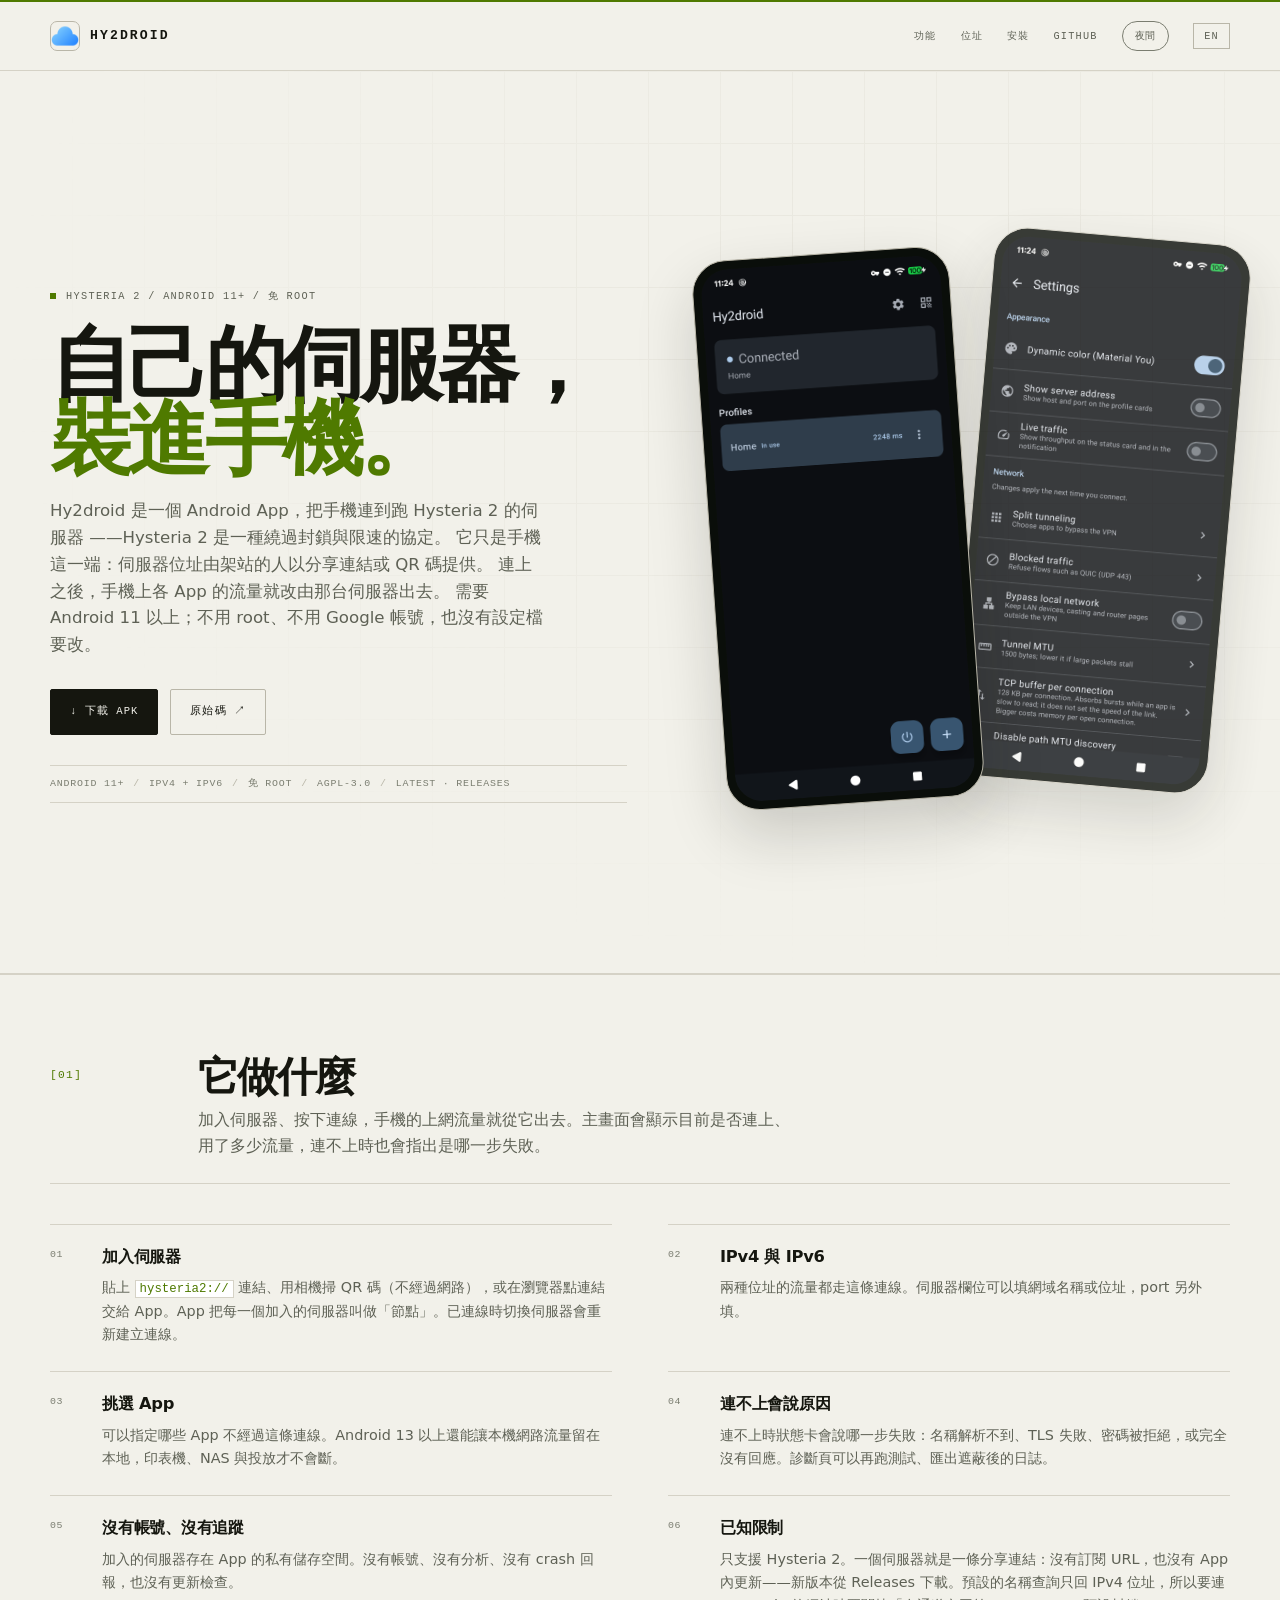
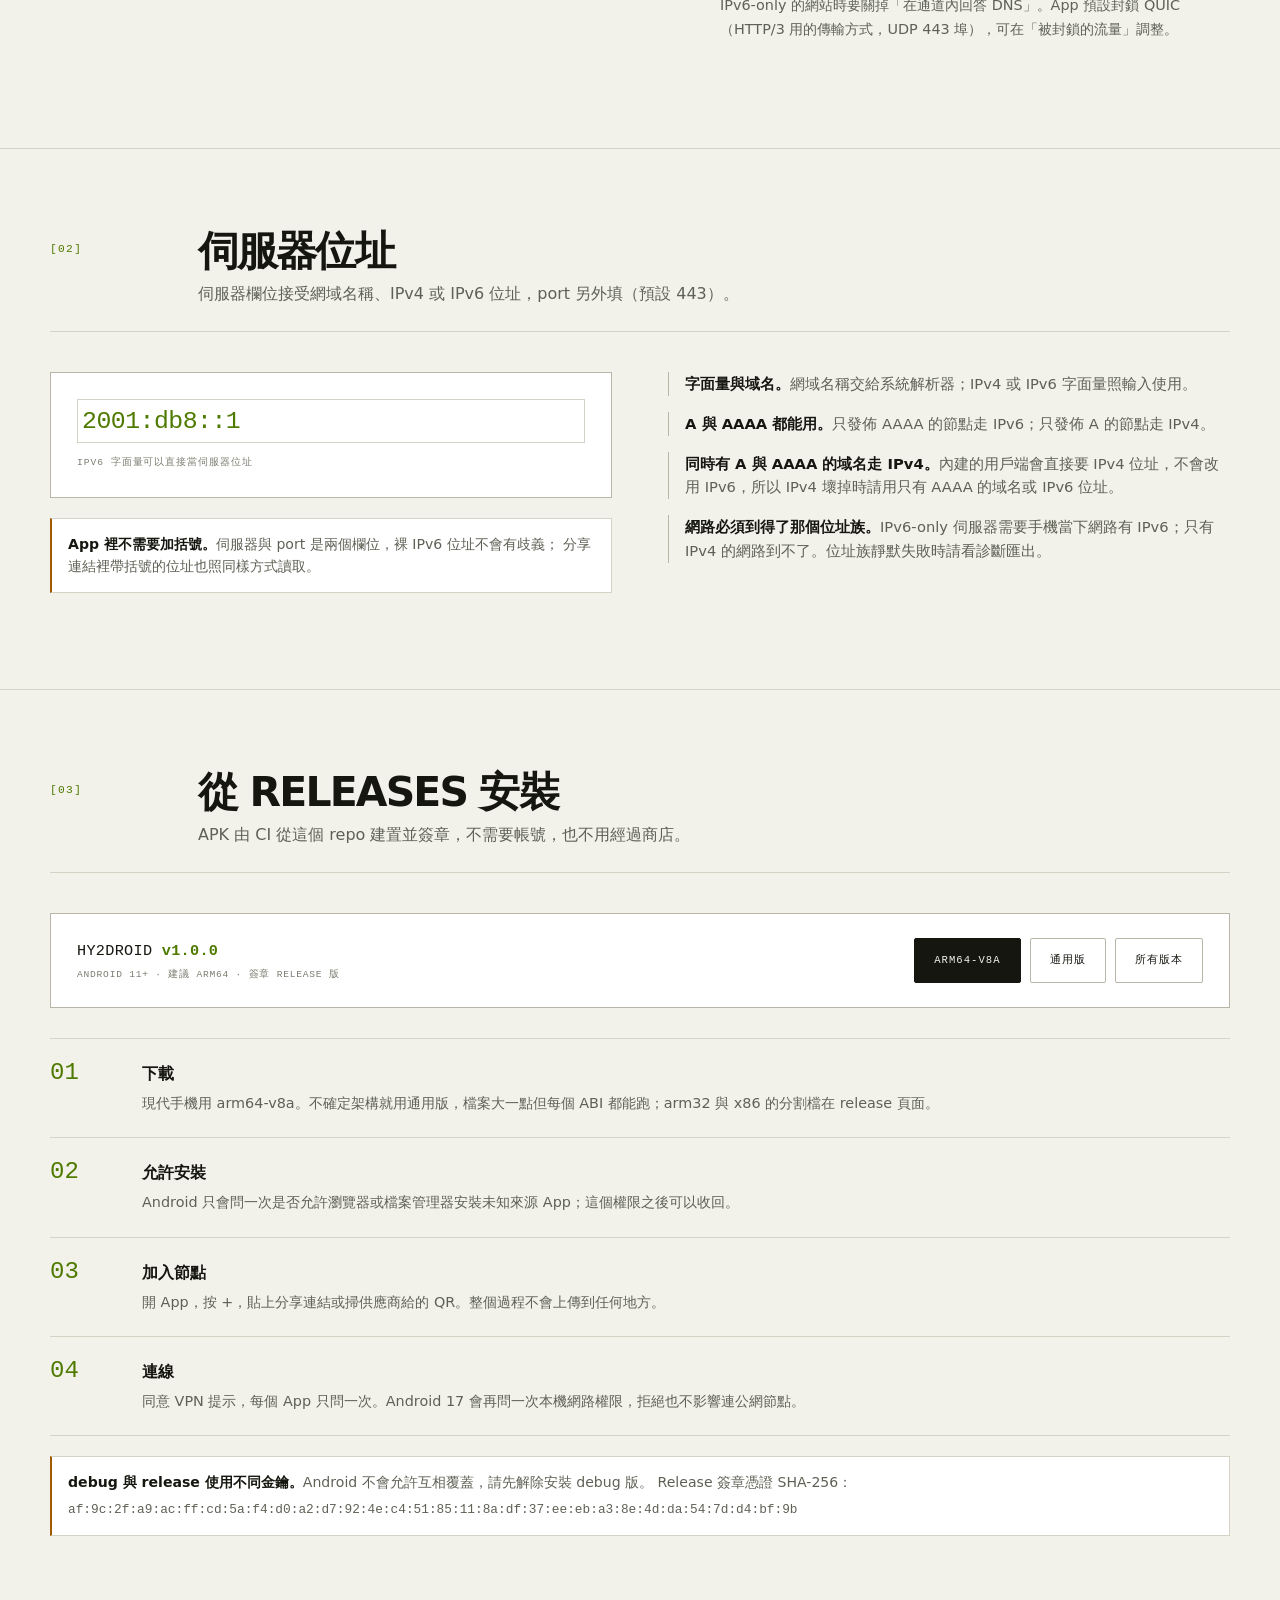
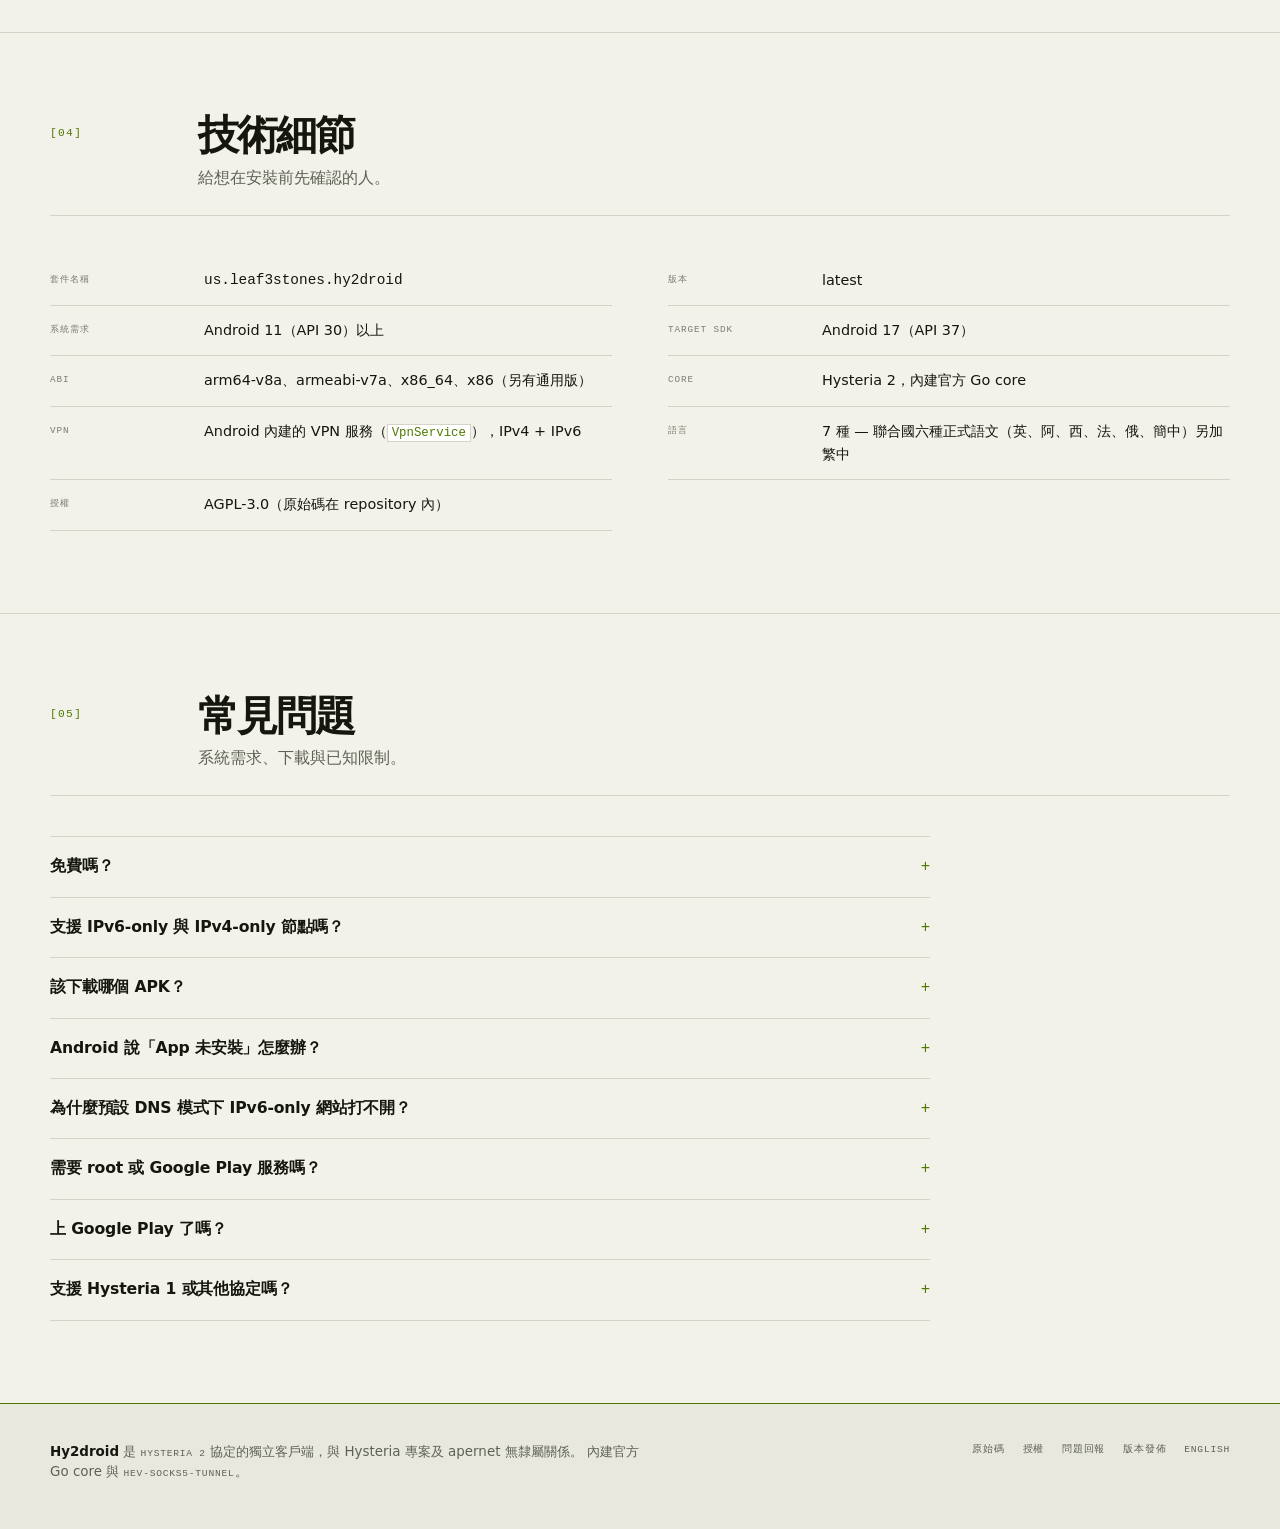
==== docs/zh.html @ 5155cacc "Use the words a visitor uses: server, connection, IPv4 and IPv6 The hero says what the app does befo" ====
<!doctype html>
<html lang="zh-Hant">
<head>
<meta charset="utf-8">
<meta name="viewport" content="width=device-width, initial-scale=1">
<title>Hy2droid — Hysteria 2 的 Android 用戶端</title>
<meta name="description" content="Hy2droid 是免費、開源的 Android Hysteria 2 客戶端。貼上分享連結或掃 QR，就能用完整通道連線，支援 IPv4 與 IPv6，不需 root、不需 Google Play 服務。">
<meta name="theme-color" content="#070907">
<meta name="color-scheme" content="dark light">
<link rel="canonical" href="https://noelbennettz.github.io/Hy2droid/zh.html">
<link rel="alternate" hreflang="en" href="index.html">
<link rel="icon" href="assets/icon.png" type="image/png">
<link rel="apple-touch-icon" href="assets/icon.png">
<script>
(function () {
  var root = document.documentElement;
  var zh = root.lang.indexOf("zh") === 0;
  try {
    var saved = localStorage.getItem("theme");
    root.dataset.theme = saved ||
      (window.matchMedia("(prefers-color-scheme: dark)").matches ? "dark" : "light");
  } catch (e) { root.dataset.theme = "dark"; }
  document.addEventListener("DOMContentLoaded", function () {
    var btn = document.querySelector(".theme-toggle");
    if (!btn) return;
    function render() {
      var dark = root.dataset.theme === "dark";
      btn.textContent = dark ? (zh ? "日間" : "Light") : (zh ? "夜間" : "Dark");
      btn.setAttribute("aria-label",
        dark ? (zh ? "切換日間模式" : "Switch to light mode")
             : (zh ? "切換夜間模式" : "Switch to dark mode"));
      btn.setAttribute("aria-pressed", dark ? "true" : "false");
    }
    btn.addEventListener("click", function () {
      root.dataset.theme = root.dataset.theme === "dark" ? "light" : "dark";
      try { localStorage.setItem("theme", root.dataset.theme); } catch (e) {}
      render();
    });
    render();
  });
})();
</script>
<link rel="stylesheet" href="style.css">
<meta property="og:type" content="website">
<meta property="og:title" content="Hy2droid — Android 原生的 Hysteria 2">
<meta property="og:description" content="貼上 hysteria2:// 或掃 QR 就開通。完整通道、IPv4 + IPv6、免 root、免 Play 服務。">
<meta property="og:url" content="https://noelbennettz.github.io/Hy2droid/zh.html">
<meta property="og:image" content="https://noelbennettz.github.io/Hy2droid/assets/screenshot-home.png">
<meta name="twitter:card" content="summary_large_image">
<script src="app.js" defer></script>
</head>
<body>
<a class="skip" href="#main">跳到內容</a>

<header class="site-header">
  <div class="container">
    <a class="brand" href="zh.html">
      <img src="assets/icon.png" alt="" width="30" height="30">
      Hy2droid
    </a>
    <nav class="nav" aria-label="主要導覽">
      <a class="hide-sm" href="#features">功能</a>
      <a class="hide-sm" href="#ipv6">位址</a>
      <a class="nav-install" href="#install">安裝</a>
      <a class="hide-sm" href="https://github.com/noelbennettz/Hy2droid">GitHub</a>
      <button class="theme-toggle" type="button" aria-pressed="false">夜間</button>
      <a class="lang" href="index.html" hreflang="en" lang="en">EN</a>
    </nav>
  </div>
</header>

<main id="main">

<section class="hero">
  <div class="container">
    <div>
      <p class="eyebrow"><span class="dot"></span>Hysteria 2 / Android 11+ / 免 root</p>
      <h1>自己的伺服器，<br><span class="grad">裝進手機。</span></h1>
      <p class="lede">
        Hy2droid 是一個 Android App，把手機連到跑 Hysteria 2 的伺服器
        ——Hysteria 2 是一種繞過封鎖與限速的協定。
        它只是手機這一端：伺服器位址由架站的人以分享連結或 QR 碼提供。
        連上之後，手機上各 App 的流量就改由那台伺服器出去。
        需要 Android 11 以上；不用 root、不用 Google 帳號，也沒有設定檔要改。
      </p>
      <div class="actions">
        <a class="btn btn-primary" href="https://github.com/noelbennettz/Hy2droid/releases/latest/download/app-arm64-v8a-release.apk" data-asset="arm64">
          ↓ 下載 APK
        </a>
        <a class="btn" href="https://github.com/noelbennettz/Hy2droid">原始碼 ↗</a>
      </div>
      <div class="pills">
        <span class="pill">Android 11+</span>
        <span class="pill">IPv4 + IPv6</span>
        <span class="pill">免 root</span>
        <span class="pill">AGPL-3.0</span>
        <span class="pill"><span id="release-version">latest</span> · <span id="release-date">releases</span></span>
      </div>
    </div>
    <div class="hero-art">
      <div class="phone back">
        <img src="assets/screenshot-settings.png" width="1080" height="2400" loading="lazy" alt="設定畫面：網路選項">
      </div>
      <div class="phone front">
        <img src="assets/screenshot-home.png" width="1080" height="2400" alt="主畫面：已連線的通道與節點列表">
      </div>
    </div>
  </div>
</section>

<section id="features">
  <div class="container">
    <div class="section-head">
      <h2>它做什麼</h2>
      <p>加入伺服器、按下連線，手機的上網流量就從它出去。主畫面會顯示目前是否連上、
        用了多少流量，連不上時也會指出是哪一步失敗。</p>
    </div>
    <div class="grid">
      <article class="card">
        <h3>加入伺服器</h3>
        <p>貼上 <code>hysteria2://</code> 連結、用相機掃 QR 碼（不經過網路），或在瀏覽器點連結交給 App。App 把每一個加入的伺服器叫做「節點」。已連線時切換伺服器會重新建立連線。</p>
      </article>
      <article class="card">
        <h3>IPv4 與 IPv6</h3>
        <p>兩種位址的流量都走這條連線。伺服器欄位可以填網域名稱或位址，port 另外填。</p>
      </article>
      <article class="card">
        <h3>挑選 App</h3>
        <p>可以指定哪些 App 不經過這條連線。Android 13 以上還能讓本機網路流量留在本地，印表機、NAS 與投放才不會斷。</p>
      </article>
      <article class="card">
        <h3>連不上會說原因</h3>
        <p>連不上時狀態卡會說哪一步失敗：名稱解析不到、TLS 失敗、密碼被拒絕，或完全沒有回應。診斷頁可以再跑測試、匯出遮蔽後的日誌。</p>
      </article>
      <article class="card">
        <h3>沒有帳號、沒有追蹤</h3>
        <p>加入的伺服器存在 App 的私有儲存空間。沒有帳號、沒有分析、沒有 crash 回報，也沒有更新檢查。</p>
      </article>
      <article class="card">
        <h3>已知限制</h3>
        <p>只支援 Hysteria 2。一個伺服器就是一條分享連結：沒有訂閱 URL，也沒有 App 內更新——新版本從 Releases 下載。預設的名稱查詢只回 IPv4 位址，所以要連 IPv6-only 的網站時要關掉「在通道內回答 DNS」。App 預設封鎖 QUIC（HTTP/3 用的傳輸方式，UDP 443 埠），可在「被封鎖的流量」調整。</p>
      </article>
    </div>
  </div>
</section>

<section id="ipv6">
  <div class="container">
    <div class="section-head">
      <h2>伺服器位址</h2>
      <p>伺服器欄位接受網域名稱、IPv4 或 IPv6 位址，port 另外填（預設 443）。</p>
    </div>
    <div class="callout">
      <div>
        <div class="bracket">
          <code>2001:db8::1</code>
          <span>IPv6 字面量可以直接當伺服器位址</span>
        </div>
        <p class="note">
          <strong>App 裡不需要加括號。</strong>伺服器與 port 是兩個欄位，裸 IPv6 位址不會有歧義；
          分享連結裡帶括號的位址也照同樣方式讀取。
        </p>
      </div>
      <ul class="checks">
        <li><strong>字面量與域名。</strong>網域名稱交給系統解析器；IPv4 或 IPv6 字面量照輸入使用。</li>
        <li><strong>A 與 AAAA 都能用。</strong>只發佈 AAAA 的節點走 IPv6；只發佈 A 的節點走 IPv4。</li>
        <li><strong>同時有 A 與 AAAA 的域名走 IPv4。</strong>內建的用戶端會直接要 IPv4 位址，不會改用 IPv6，所以 IPv4 壞掉時請用只有 AAAA 的域名或 IPv6 位址。</li>
        <li><strong>網路必須到得了那個位址族。</strong>IPv6-only 伺服器需要手機當下網路有 IPv6；只有 IPv4 的網路到不了。位址族靜默失敗時請看診斷匯出。</li>
      </ul>
    </div>
  </div>
</section>


<section id="install">
  <div class="container">
    <div class="section-head">
      <h2>從 Releases 安裝</h2>
      <p>APK 由 CI 從這個 repo 建置並簽章，不需要帳號，也不用經過商店。</p>
    </div>
    <div class="release">
      <div class="meta">
        <span class="version">HY2DROID <strong id="release-version-2">v1.0.0</strong></span>
        <span class="sub">Android 11+ · 建議 arm64 · 簽章 release 版</span>
      </div>
      <div class="assets">
        <a class="btn btn-primary" href="https://github.com/noelbennettz/Hy2droid/releases/latest/download/app-arm64-v8a-release.apk" data-asset="arm64">arm64-v8a</a>
        <a class="btn" href="https://github.com/noelbennettz/Hy2droid/releases/latest/download/app-universal-release.apk" data-asset="universal">通用版</a>
        <a class="btn" href="https://github.com/noelbennettz/Hy2droid/releases">所有版本</a>
      </div>
    </div>
    <div class="steps">
      <div class="step">
        <h3>下載</h3>
        <p>現代手機用 arm64-v8a。不確定架構就用通用版，檔案大一點但每個 ABI 都能跑；arm32 與 x86 的分割檔在 release 頁面。</p>
      </div>
      <div class="step">
        <h3>允許安裝</h3>
        <p>Android 只會問一次是否允許瀏覽器或檔案管理器安裝未知來源 App；這個權限之後可以收回。</p>
      </div>
      <div class="step">
        <h3>加入節點</h3>
        <p>開 App，按 +，貼上分享連結或掃供應商給的 QR。整個過程不會上傳到任何地方。</p>
      </div>
      <div class="step">
        <h3>連線</h3>
        <p>同意 VPN 提示，每個 App 只問一次。Android 17 會再問一次本機網路權限，拒絕也不影響連公網節點。</p>
      </div>
    </div>
    <p class="note">
      <strong>debug 與 release 使用不同金鑰。</strong>Android 不會允許互相覆蓋，請先解除安裝 debug 版。
      Release 簽章憑證 SHA-256：
      <span class="mono">af:9c:2f:a9:ac:ff:cd:5a:f4:d0:a2:d7:92:4e:c4:51:85:11:8a:df:37:ee:eb:a3:8e:4d:da:54:7d:d4:bf:9b</span>
    </p>
  </div>
</section>

<section id="specs">
  <div class="container">
    <div class="section-head">
      <h2>技術細節</h2>
      <p>給想在安裝前先確認的人。</p>
    </div>
    <dl class="specs">
      <div><dt>套件名稱</dt><dd class="mono">us.leaf3stones.hy2droid</dd></div>
      <div><dt>版本</dt><dd><span id="release-version-3">latest</span></dd></div>
      <div><dt>系統需求</dt><dd>Android 11（API 30）以上</dd></div>
      <div><dt>Target SDK</dt><dd>Android 17（API 37）</dd></div>
      <div><dt>ABI</dt><dd>arm64-v8a、armeabi-v7a、x86_64、x86（另有通用版）</dd></div>
      <div><dt>Core</dt><dd>Hysteria 2，內建官方 Go core</dd></div>
      <div><dt>VPN</dt><dd>Android 內建的 VPN 服務（<code>VpnService</code>），IPv4 + IPv6</dd></div>
      <div><dt>語言</dt><dd>7 種 — 聯合國六種正式語文（英、阿、西、法、俄、簡中）另加繁中</dd></div>
      <div><dt>授權</dt><dd>AGPL-3.0（原始碼在 repository 內）</dd></div>
    </dl>
  </div>
</section>


<section id="faq">
  <div class="container">
    <div class="section-head">
      <h2>常見問題</h2>
      <p>系統需求、下載與已知限制。</p>
    </div>
    <div class="faq">
      <details>
        <summary>免費嗎？</summary>
        <p>免費。Hy2droid 是 AGPL-3.0 的自由軟體，完整原始碼、建置腳本與 release workflow 都在 repository 裡。要花錢的只有你自己的伺服器（如果有的話）。</p>
      </details>
      <details>
        <summary>支援 IPv6-only 與 IPv4-only 節點嗎？</summary>
        <p>支援，前提是手機當下的網路到得了那個位址族別。IPv6 字面量直接填在伺服器欄位即可，只有 AAAA 的域名也能用。雙棧域名 core 會優先 IPv4 且不 fallback，所以 IPv4 壞掉時請改用 AAAA-only 域名或 IPv6 字面量。</p>
      </details>
      <details>
        <summary>該下載哪個 APK？</summary>
        <p>近幾年的手機幾乎都是 <strong>arm64-v8a</strong>。<strong>armeabi-v7a</strong> 給老舊 32 位元裝置，<strong>x86_64</strong> 給模擬器與少數平板，<strong>通用版</strong> 到處都能跑但檔案較大。</p>
      </details>
      <details>
        <summary>Android 說「App 未安裝」怎麼辦？</summary>
        <p>幾乎都是下載不完整，或裝置上已有另一把金鑰簽的舊版本。先重新下載；還是不行就解除安裝舊版（debug APK 不能被 release APK 覆蓋）。</p>
      </details>
      <details>
        <summary>為什麼預設 DNS 模式下 IPv6-only 網站打不開？</summary>
        <p>預設模式在通道內回答 A 查詢，設計上不提供 AAAA。需要連 IPv6-only 的目的地時，請到「設定 → 網路」關掉「在通道內回答 DNS」，改用轉發解析器。這不影響連 IPv6-only 的伺服器。</p>
      </details>
      <details>
        <summary>需要 root 或 Google Play 服務嗎？</summary>
        <p>都不需要。它用 Android 內建的 VPN 服務（<code>VpnService</code>），de-Googled ROM 也能跑。QR 掃描用 CameraX 與 ZXing 在本機完成，不經過任何網路服務。</p>
      </details>
      <details>
        <summary>上 Google Play 了嗎？</summary>
        <p>沒有。每個版本都是放在 GitHub Releases 的簽章 APK；安裝時要對下載它的瀏覽器或檔案管理器開一次「安裝未知來源應用程式」權限。</p>
      </details>
      <details>
        <summary>支援 Hysteria 1 或其他協定嗎？</summary>
        <p>只支援 Hysteria 2。這是刻意的取捨：一個節點就是分享連結裡的那幾個值，不是通用代理設定。</p>
      </details>
    </div>
  </div>
</section>

</main>

<footer class="site-footer">
  <div class="container">
    <div class="fine">
      <strong>Hy2droid</strong> 是 <a href="https://v2.hysteria.network/">Hysteria 2</a>
      協定的獨立客戶端，與 Hysteria 專案及 apernet 無隸屬關係。
      內建官方 Go core 與
      <a href="https://github.com/heiher/hev-socks5-tunnel">hev-socks5-tunnel</a>。
    </div>
    <nav aria-label="頁尾">
      <a href="https://github.com/noelbennettz/Hy2droid">原始碼</a>
      <a href="https://github.com/noelbennettz/Hy2droid/blob/main/LICENSE">授權</a>
      <a href="https://github.com/noelbennettz/Hy2droid/issues">問題回報</a>
      <a href="https://github.com/noelbennettz/Hy2droid/releases">版本發佈</a>
      <a href="index.html" hreflang="en" lang="en">English</a>
    </nav>
  </div>
</footer>

<script type="application/ld+json">
{
  "@context": "https://schema.org",
  "@type": "SoftwareApplication",
  "name": "Hy2droid",
  "operatingSystem": "Android 11+",
  "applicationCategory": "UtilitiesApplication",
  "offers": { "@type": "Offer", "price": "0", "priceCurrency": "USD" },
  "license": "https://www.gnu.org/licenses/agpl-3.0.html",
  "codeRepository": "https://github.com/noelbennettz/Hy2droid",
  "downloadUrl": "https://github.com/noelbennettz/Hy2droid/releases/latest/download/app-arm64-v8a-release.apk"
}
</script>
</body>
</html>
---- docs/style.css ----
/* Hy2droid — signal/instrument theme. Dark only, no external assets. */

:root {
  color-scheme: dark;
  --bg: #070907;
  --bg-2: #0a0d0a;
  --panel: #0e130e;
  --panel-2: #111711;
  --line: #242c23;
  --line-2: #33402f;
  --text: #e7efe4;
  --muted: #93a18f;
  --dim: #808f7b;
  --lime: #c8f25a;
  --lime-2: #a7d63f;
  --warn: #ffb86b;
  --mono: ui-monospace, SFMono-Regular, "SF Mono", Menlo, Consolas,
    "Liberation Mono", monospace;
  --sans: ui-sans-serif, system-ui, -apple-system, "Segoe UI", Roboto,
    "Helvetica Neue", Arial, "Noto Sans", "Noto Sans TC", sans-serif;
  --max: 1180px;
}

:root[data-theme="light"] {
  color-scheme: light;
  --bg: #f2f1ea;
  --bg-2: #e9e8df;
  --panel: #ffffff;
  --panel-2: #f6f5ef;
  --line: #d5d2c6;
  --line-2: #b9b6a8;
  --text: #15160f;
  --muted: #5e6155;
  --dim: #7a7d70;
  --lime: #4f7a00;
  --lime-2: #416600;
  --warn: #a35b00;
}
:root[data-theme="light"] .btn-primary {
  background: var(--text);
  border-color: var(--text);
  color: var(--bg);
}
:root[data-theme="light"] .btn-primary:hover {
  background: var(--lime);
  border-color: var(--lime);
  color: #081007;
}
:root[data-theme="light"] .phone { box-shadow: 0 26px 60px rgba(23, 21, 15, 0.18); }

* { box-sizing: border-box; }
html { scroll-behavior: smooth; }

@media (prefers-reduced-motion: reduce) {
  html { scroll-behavior: auto; }
  * { animation: none !important; transition: none !important; }
}

body {
  margin: 0;
  background: var(--bg);
  color: var(--text);
  font-family: var(--sans);
  font-size: 16px;
  line-height: 1.62;
  -webkit-font-smoothing: antialiased;
}

a { color: var(--lime); text-decoration: none; }
a:hover { text-decoration: underline; text-underline-offset: 3px; }
img { max-width: 100%; display: block; }
code, pre { font-family: var(--mono); }

.container {
  width: min(100% - 48px, var(--max));
  margin-inline: auto;
}

.skip {
  position: absolute;
  left: -9999px;
  top: 0;
  background: var(--lime);
  color: #081007;
  padding: 10px 16px;
  z-index: 100;
}
.skip:focus { left: 0; }

/* Header */

.site-header {
  position: sticky;
  top: 0;
  z-index: 50;
  background: color-mix(in srgb, var(--bg) 90%, transparent);
  backdrop-filter: blur(12px);
  border-top: 2px solid var(--lime);
  border-bottom: 1px solid var(--line);
}
.site-header .container {
  display: flex;
  align-items: center;
  gap: 24px;
  min-height: 68px;
}
.brand {
  display: flex;
  align-items: center;
  gap: 10px;
  color: var(--text);
  font-family: var(--mono);
  font-size: 0.82rem;
  font-weight: 700;
  letter-spacing: 0.16em;
  text-transform: uppercase;
}
.brand:hover { color: var(--lime); text-decoration: none; }
.brand img {
  width: 30px;
  height: 30px;
  border-radius: 7px;
  border: 1px solid var(--line-2);
}
.nav {
  display: flex;
  align-items: center;
  gap: 24px;
  margin-left: auto;
}
.nav a {
  color: var(--muted);
  font-family: var(--mono);
  font-size: 0.64rem;
  letter-spacing: 0.12em;
  text-transform: uppercase;
}
.nav a:hover { color: var(--lime); text-decoration: none; }
.lang {
  border: 1px solid var(--line-2);
  padding: 4px 10px;
  white-space: nowrap;
  flex-shrink: 0;
}
.lang:hover { border-color: var(--lime); }
.theme-toggle {
  flex-shrink: 0;
  min-height: 30px;
  padding: 6px 12px;
  border: 1px solid var(--dim);
  border-radius: 999px;
  background: none;
  color: var(--muted);
  font-family: var(--mono);
  font-size: 0.6rem;
  letter-spacing: 0.08em;
  text-transform: uppercase;
  cursor: pointer;
}
.theme-toggle:hover { color: var(--text); border-color: var(--text); }

@media (max-width: 820px) {
  .nav .hide-sm { display: none; }
  .site-header .container { min-height: 60px; }
}

/* Hero */

.hero {
  position: relative;
  overflow: hidden;
  border-bottom: 1px solid var(--line);
}
.hero::before {
  content: "";
  position: absolute;
  inset: 0;
  background-image:
    linear-gradient(var(--line) 1px, transparent 1px),
    linear-gradient(90deg, var(--line) 1px, transparent 1px);
  background-size: 72px 72px;
  opacity: 0.32;
  mask-image: radial-gradient(ellipse at 70% 30%, #000 10%, transparent 72%);
  -webkit-mask-image: radial-gradient(ellipse at 70% 30%, #000 10%, transparent 72%);
  pointer-events: none;
}
.hero .container:first-child {
  position: relative;
  display: grid;
  grid-template-columns: 1.02fr 0.98fr;
  gap: 48px;
  align-items: center;
  padding: 82px 0 46px;
}
.eyebrow {
  display: flex;
  align-items: center;
  gap: 10px;
  font-family: var(--mono);
  font-size: 0.64rem;
  letter-spacing: 0.13em;
  text-transform: uppercase;
  color: var(--muted);
}
.eyebrow .dot {
  width: 6px;
  height: 6px;
  background: var(--lime);
}
h1 {
  margin: 24px 0 22px;
  font-size: clamp(3rem, 6.4vw, 5.9rem);
  font-weight: 800;
  line-height: 0.9;
  letter-spacing: -0.055em;
  text-transform: uppercase;
}
h1 .grad {
  color: var(--lime);
  background: none;
  -webkit-text-fill-color: currentColor;
}
.lede {
  margin: 0 0 30px;
  max-width: 31rem;
  color: var(--muted);
  font-size: 1.04rem;
}
.actions {
  display: flex;
  flex-wrap: wrap;
  gap: 12px;
  margin-bottom: 30px;
}
.btn {
  display: inline-flex;
  align-items: center;
  gap: 9px;
  padding: 13px 19px;
  border: 1px solid var(--line-2);
  border-radius: 2px;
  background: transparent;
  color: var(--text);
  font-family: var(--mono);
  font-size: 0.66rem;
  letter-spacing: 0.1em;
  text-transform: uppercase;
  transition: background 0.15s ease, color 0.15s ease, border-color 0.15s ease;
}
.btn:hover { border-color: var(--lime); color: var(--lime); text-decoration: none; }
.btn-primary {
  background: var(--lime);
  border-color: var(--lime);
  color: #0a1007;
}
.btn-primary:hover { background: var(--text); border-color: var(--text); color: #0a1007; }
.btn svg { width: 15px; height: 15px; }

.pills {
  display: flex;
  flex-wrap: wrap;
  align-items: center;
  border-top: 1px solid var(--line);
  border-bottom: 1px solid var(--line);
  padding: 10px 0;
  font-family: var(--mono);
  font-size: 0.62rem;
  letter-spacing: 0.08em;
  text-transform: uppercase;
  color: var(--dim);
}
.pill { padding: 0; background: none; border: 0; }
.pill + .pill::before {
  content: "/";
  margin: 0 9px;
  color: var(--line-2);
}

/* Phones */

.hero-art {
  position: relative;
  height: 610px;
}
.phone {
  position: absolute;
  width: 258px;
  padding: 8px;
  border: 1px solid var(--line-2);
  border-radius: 34px;
  background: #0a0e0a;
  box-shadow: 0 26px 60px rgba(0, 0, 0, 0.55);
}
.phone img { border-radius: 27px; width: 100%; height: auto; }
.phone.front {
  left: 6%;
  top: 18px;
  z-index: 2;
  transform: rotate(-4deg);
}
.phone.back {
  right: 0;
  top: 0;
  transform: rotate(5deg);
  opacity: 0.8;
  border-color: var(--line);
}

/* Metrics */

.metrics {
  position: relative;
  display: grid;
  grid-template-columns: repeat(4, 1fr);
  border-top: 1px solid var(--line);
}
.metric {
  padding: 20px 22px;
  border-left: 1px solid var(--line);
}
.metric:first-child { border-left: 0; padding-left: 0; }
.metric b {
  display: block;
  font-size: clamp(1.2rem, 2.2vw, 1.9rem);
  font-weight: 800;
  letter-spacing: -0.04em;
  line-height: 1.1;
}
.metric span {
  display: block;
  margin-top: 6px;
  font-family: var(--mono);
  font-size: 0.58rem;
  letter-spacing: 0.1em;
  text-transform: uppercase;
  color: var(--dim);
}

@media (max-width: 920px) {
  .hero .container:first-child {
    grid-template-columns: 1fr;
    gap: 44px;
    padding: 54px 0 36px;
  }
  .hero-art { height: auto; display: flex; justify-content: center; }
  .phone { position: static; width: min(250px, 66vw); transform: rotate(-2deg); }
  .phone.back { display: none; }
  h1 { font-size: clamp(2.9rem, 12vw, 4.4rem); }
  .metrics { grid-template-columns: 1fr 1fr; }
  .metric { padding: 16px 18px; }
  .metric:nth-child(3) { border-left: 0; padding-left: 0; }
  .metric:nth-child(n + 3) { border-top: 1px solid var(--line); }
}


/* Sections */

main { counter-reset: sec; }
section { padding: 82px 0; border-top: 1px solid var(--line); }
.hero { border-top: 0; }
section:not(.hero) { counter-increment: sec; }

.section-head {
  display: grid;
  grid-template-columns: 120px 1fr;
  column-gap: 28px;
  border-bottom: 1px solid var(--line);
  padding-bottom: 24px;
  margin-bottom: 40px;
}
.section-head::before {
  content: "[" counter(sec, decimal-leading-zero) "]";
  grid-column: 1;
  font-family: var(--mono);
  font-size: 0.7rem;
  letter-spacing: 0.12em;
  color: var(--lime);
  padding-top: 9px;
}
.section-head h2 {
  grid-column: 2;
  margin: 0 0 9px;
  font-size: clamp(1.8rem, 3.2vw, 2.7rem);
  font-weight: 800;
  line-height: 1;
  letter-spacing: -0.045em;
  text-transform: uppercase;
}
.section-head p {
  grid-column: 2;
  margin: 0;
  max-width: 38rem;
  color: var(--muted);
}

/* Feature index */

.grid {
  display: grid;
  grid-template-columns: 1fr 1fr;
  gap: 0 56px;
  counter-reset: item;
}
.card {
  counter-increment: item;
  display: grid;
  grid-template-columns: 46px 1fr;
  column-gap: 6px;
  align-content: start;
  border: 0;
  border-top: 1px solid var(--line);
  border-radius: 0;
  background: none;
  padding: 19px 0 25px;
}
.card:hover { border-top-color: var(--lime); }
.card::before {
  content: "0" counter(item);
  grid-row: 1 / span 2;
  grid-column: 1;
  padding-top: 3px;
  font-family: var(--mono);
  font-size: 0.62rem;
  letter-spacing: 0.06em;
  color: var(--dim);
}
.card h3 {
  grid-column: 2;
  margin: 0 0 6px;
  font-size: 1.02rem;
  font-weight: 700;
  letter-spacing: -0.015em;
}
.card p {
  grid-column: 2;
  margin: 0;
  color: var(--muted);
  font-size: 0.9rem;
}
.icon { display: none; }

/* Address-family callout */

.callout {
  display: grid;
  grid-template-columns: 1fr 1fr;
  gap: 56px;
  align-items: start;
}
.bracket {
  border: 1px solid var(--line-2);
  background: var(--panel);
  padding: 26px;
}
.bracket code {
  display: block;
  font-size: clamp(1rem, 2.4vw, 1.55rem);
  color: var(--lime);
  letter-spacing: -0.02em;
  overflow-wrap: anywhere;
}
.bracket span {
  display: block;
  margin-top: 12px;
  font-family: var(--mono);
  font-size: 0.6rem;
  letter-spacing: 0.1em;
  text-transform: uppercase;
  color: var(--dim);
}
.checks { display: grid; gap: 16px; margin: 0; padding: 0; list-style: none; }
.checks li {
  border-left: 1px solid var(--line-2);
  padding-left: 16px;
  color: var(--muted);
  font-size: 0.92rem;
}
.checks strong { color: var(--text); }
.checks li::marker { content: none; }

/* Install */

.release {
  display: flex;
  flex-wrap: wrap;
  align-items: center;
  justify-content: space-between;
  gap: 20px;
  border: 1px solid var(--line-2);
  background: var(--panel);
  padding: 24px 26px;
}
.release .meta { display: grid; gap: 4px; }
.release .version {
  font-family: var(--mono);
  font-size: 0.95rem;
  letter-spacing: 0.02em;
}
.release .version strong { color: var(--lime); font-weight: 700; }
.release .sub {
  font-family: var(--mono);
  font-size: 0.6rem;
  letter-spacing: 0.08em;
  text-transform: uppercase;
  color: var(--dim);
}
.assets { display: flex; flex-wrap: wrap; gap: 9px; }

/* Steps */

.steps { counter-reset: step; display: grid; margin-top: 30px; }
.step {
  counter-increment: step;
  display: grid;
  grid-template-columns: 76px 1fr;
  column-gap: 16px;
  border-top: 1px solid var(--line);
  padding: 22px 0;
}
.step:last-child { border-bottom: 1px solid var(--line); }
.step::before {
  content: counter(step, decimal-leading-zero);
  grid-row: 1 / span 2;
  grid-column: 1;
  font-family: var(--mono);
  font-size: 1.5rem;
  line-height: 1;
  color: var(--lime);
}
.step h3 {
  grid-column: 2;
  margin: 0 0 5px;
  font-size: 1rem;
  font-weight: 700;
}
.step p { grid-column: 2; margin: 0; color: var(--muted); font-size: 0.9rem; }


/* Technical table */

.specs {
  display: grid;
  grid-template-columns: 1fr 1fr;
  gap: 0 56px;
  margin: 0;
}
.specs div {
  display: grid;
  grid-template-columns: 140px 1fr;
  gap: 14px;
  padding: 13px 0;
  border-bottom: 1px solid var(--line);
}
.specs dt {
  font-family: var(--mono);
  font-size: 0.58rem;
  letter-spacing: 0.1em;
  text-transform: uppercase;
  color: var(--dim);
  padding-top: 3px;
}
.specs dd { margin: 0; font-size: 0.9rem; overflow-wrap: anywhere; }
.specs div.wide { grid-column: 1 / -1; }
.mono { font-family: var(--mono); font-size: 0.8rem; overflow-wrap: anywhere; }
.note .mono { display: block; margin-top: 6px; }

/* Note */

.note {
  margin-top: 20px;
  border: 1px solid var(--line);
  border-left: 2px solid var(--warn);
  padding: 14px 16px;
  color: var(--muted);
  font-size: 0.88rem;
  background: var(--panel);
}
.note strong { color: var(--text); }

/* FAQ */

.faq { max-width: 880px; }
.faq details {
  border: 0;
  border-top: 1px solid var(--line);
  border-radius: 0;
  background: none;
  padding: 16px 0;
}
.faq details:last-child { border-bottom: 1px solid var(--line); }
.faq summary {
  display: flex;
  align-items: baseline;
  justify-content: space-between;
  gap: 24px;
  cursor: pointer;
  list-style: none;
  font-size: 0.98rem;
  font-weight: 700;
  letter-spacing: -0.01em;
}
.faq summary::-webkit-details-marker { display: none; }
.faq summary::after {
  content: "+";
  color: var(--lime);
  font-family: var(--mono);
  font-weight: 400;
}
.faq details[open] summary::after { content: "−"; }
.faq details p {
  margin: 10px 0 2px;
  max-width: 720px;
  color: var(--muted);
  font-size: 0.9rem;
}

/* Inline code */

code {
  font-family: var(--mono);
  font-size: 0.86em;
  color: var(--lime);
  background: var(--panel);
  border: 1px solid var(--line);
  padding: 1px 4px;
}

/* Footer */

.site-footer {
  border-top: 1px solid var(--lime);
  background: var(--bg-2);
  padding: 38px 0 46px;
  color: var(--muted);
  font-size: 0.84rem;
}
.site-footer .container {
  display: flex;
  flex-wrap: wrap;
  align-items: flex-start;
  justify-content: space-between;
  gap: 18px 40px;
}
.site-footer .fine { max-width: 600px; line-height: 1.55; }
.site-footer strong { color: var(--text); }
.site-footer nav { display: flex; flex-wrap: wrap; gap: 18px; }
.site-footer a {
  color: var(--muted);
  font-family: var(--mono);
  font-size: 0.6rem;
  letter-spacing: 0.08em;
  text-transform: uppercase;
}
.site-footer a:hover { color: var(--lime); }

.visually-hidden {
  position: absolute;
  width: 1px;
  height: 1px;
  padding: 0;
  margin: -1px;
  overflow: hidden;
  clip: rect(0 0 0 0);
  white-space: nowrap;
  border: 0;
}

@media (max-width: 920px) {
  section { padding: 60px 0; }
  .section-head { grid-template-columns: 1fr; row-gap: 4px; margin-bottom: 32px; }
  .section-head::before { grid-column: 1; padding-top: 0; }
  .section-head h2, .section-head p { grid-column: 1; }
  .grid, .callout, .specs { grid-template-columns: 1fr; }
  .split { row-gap: 30px; }
  .step { grid-template-columns: 56px 1fr; }
  .step::before { font-size: 1.2rem; }
  .specs div { grid-template-columns: 110px 1fr; }
  .specs div.wide { grid-column: auto; }
  .site-footer .container { display: block; }
  .site-footer nav { margin-top: 18px; }
}


@media (max-width: 420px) {
  .nav-install { display: none; }
}
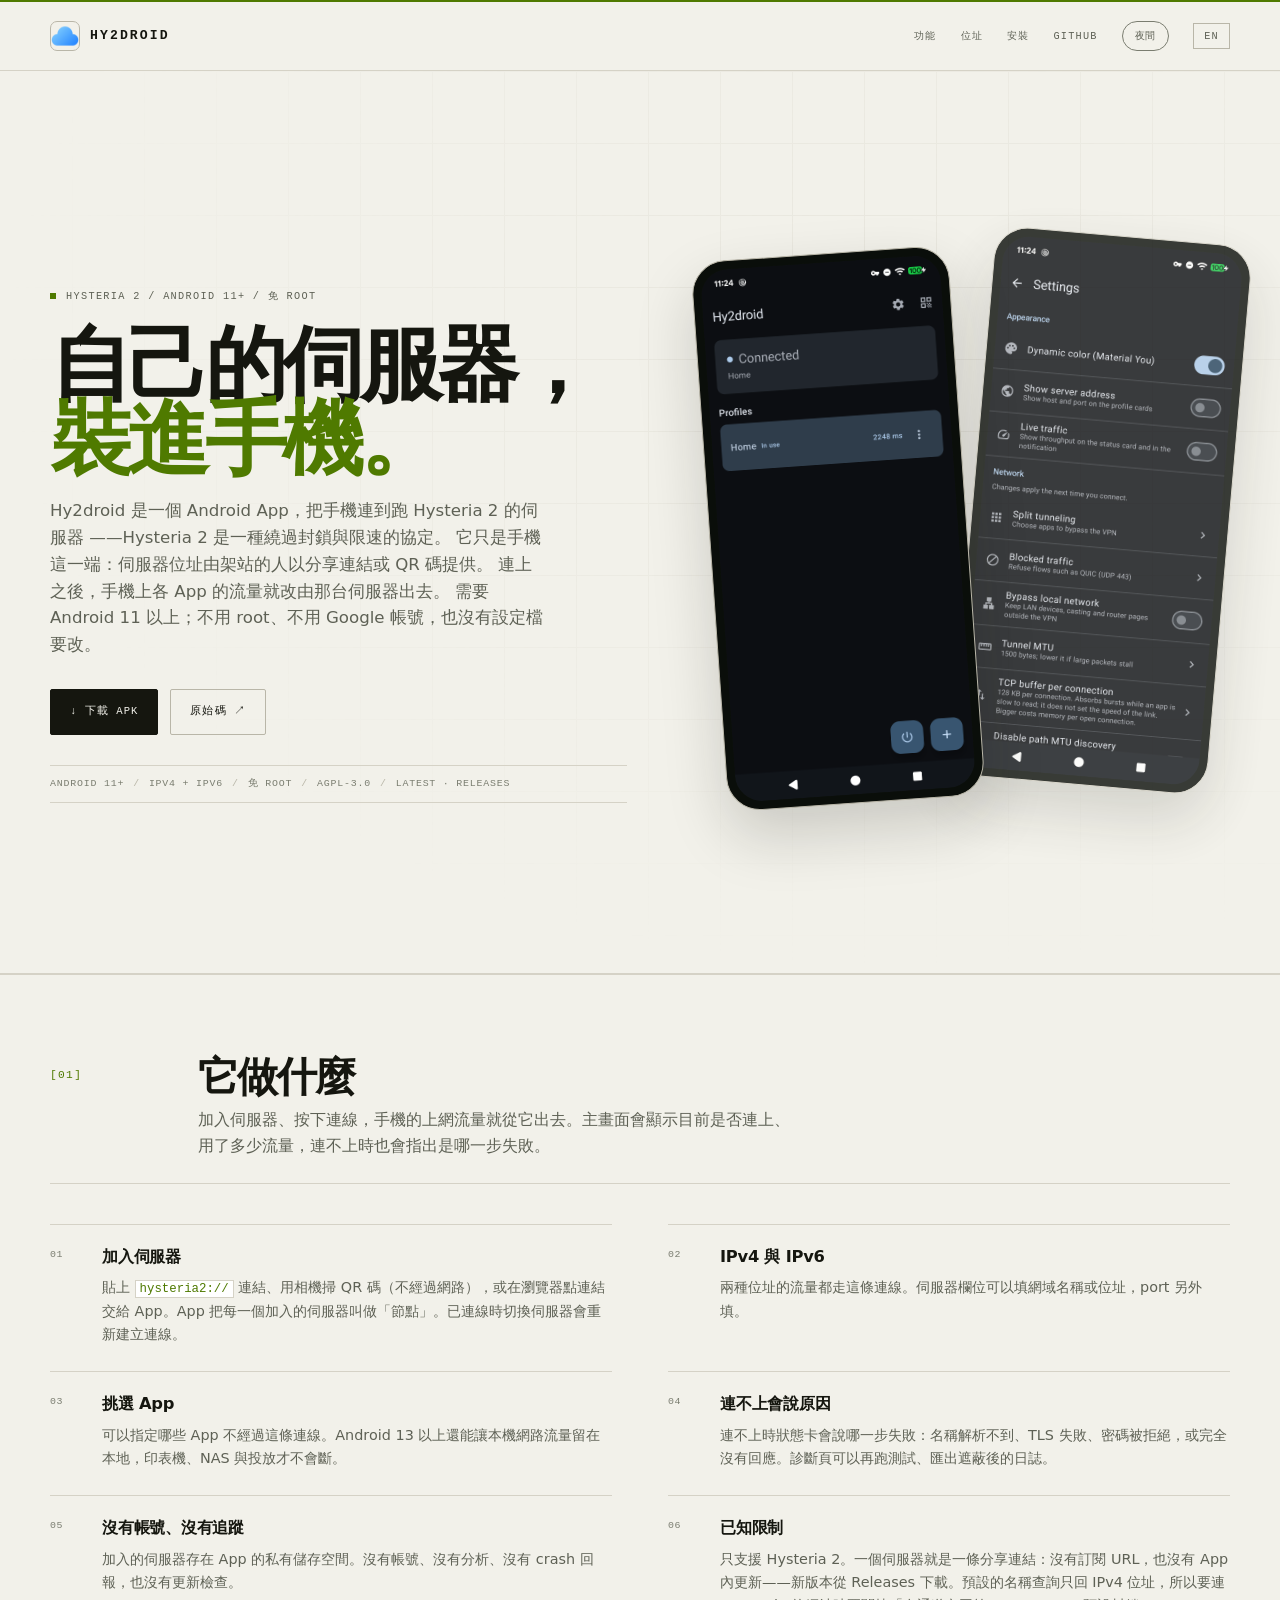
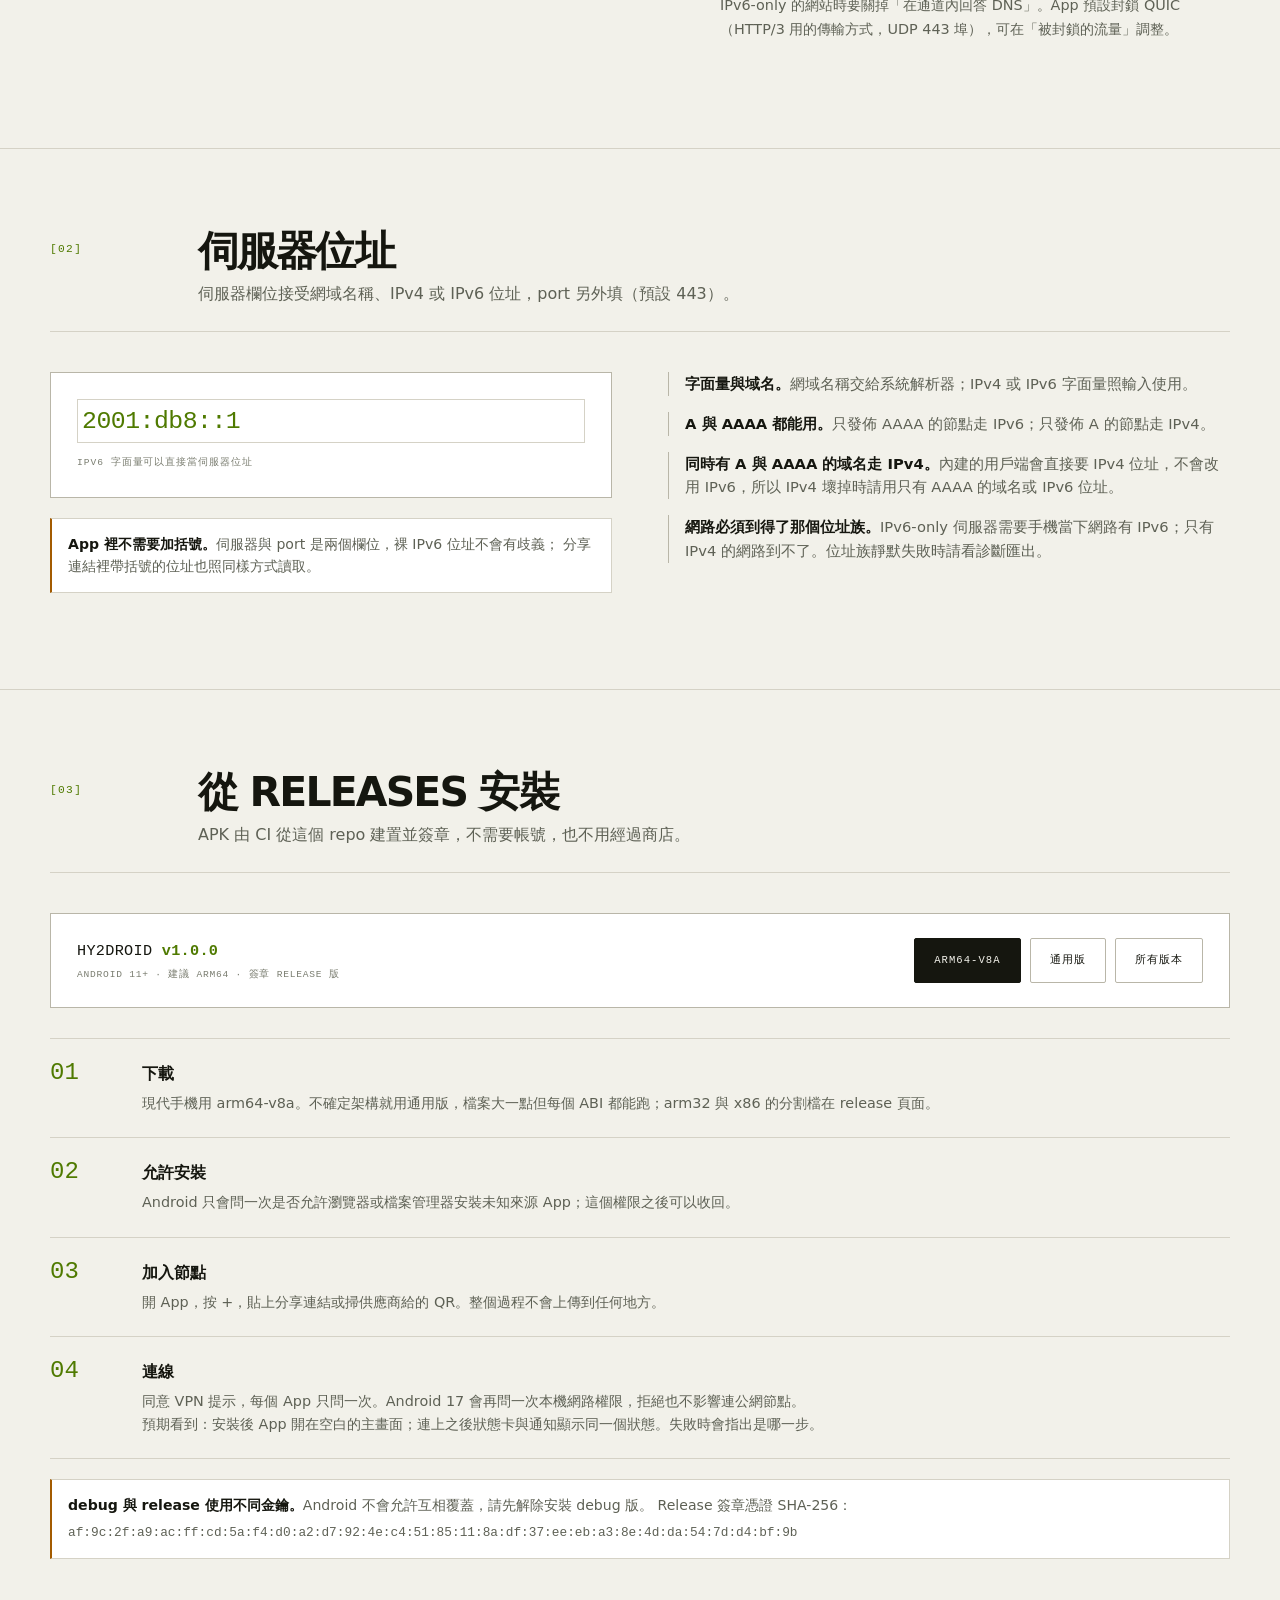
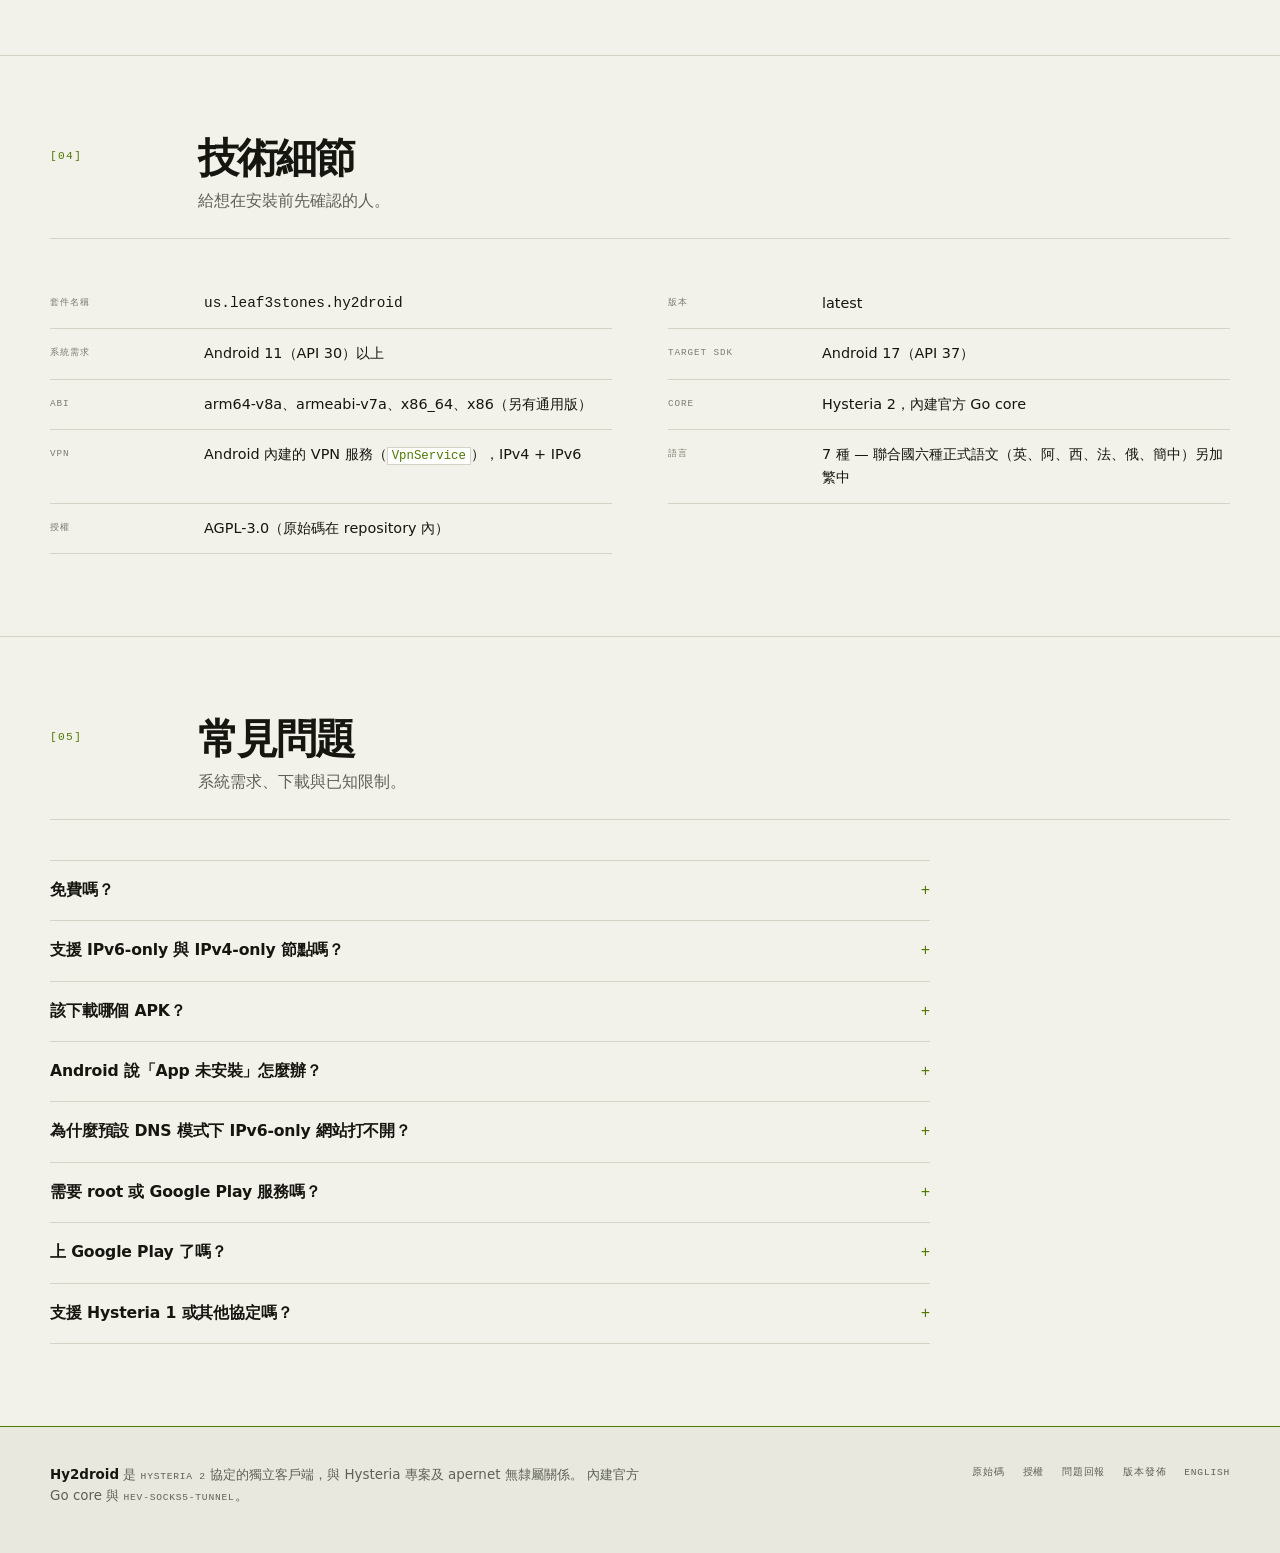
==== commit 18add5a2: "Add uninstall notes and what success looks like" ====
--- a/docs/zh.html
+++ b/docs/zh.html
@@ -42,7 +42,7 @@
 </script>
 <link rel="stylesheet" href="style.css">
 <meta property="og:type" content="website">
-<meta property="og:title" content="Hy2droid — Android 原生的 Hysteria 2">
+<meta property="og:title" content="Hy2droid — Hysteria 2 的 Android 用戶端">
 <meta property="og:description" content="貼上 hysteria2:// 或掃 QR 就開通。完整通道、IPv4 + IPv6、免 root、免 Play 服務。">
 <meta property="og:url" content="https://noelbennettz.github.io/Hy2droid/zh.html">
 <meta property="og:image" content="https://noelbennettz.github.io/Hy2droid/assets/screenshot-home.png">
@@ -205,6 +205,7 @@
       <div class="step">
         <h3>連線</h3>
         <p>同意 VPN 提示，每個 App 只問一次。Android 17 會再問一次本機網路權限，拒絕也不影響連公網節點。</p>
+        <p>預期看到：安裝後 App 開在空白的主畫面；連上之後狀態卡與通知顯示同一個狀態。失敗時會指出是哪一步。</p>
       </div>
     </div>
     <p class="note">
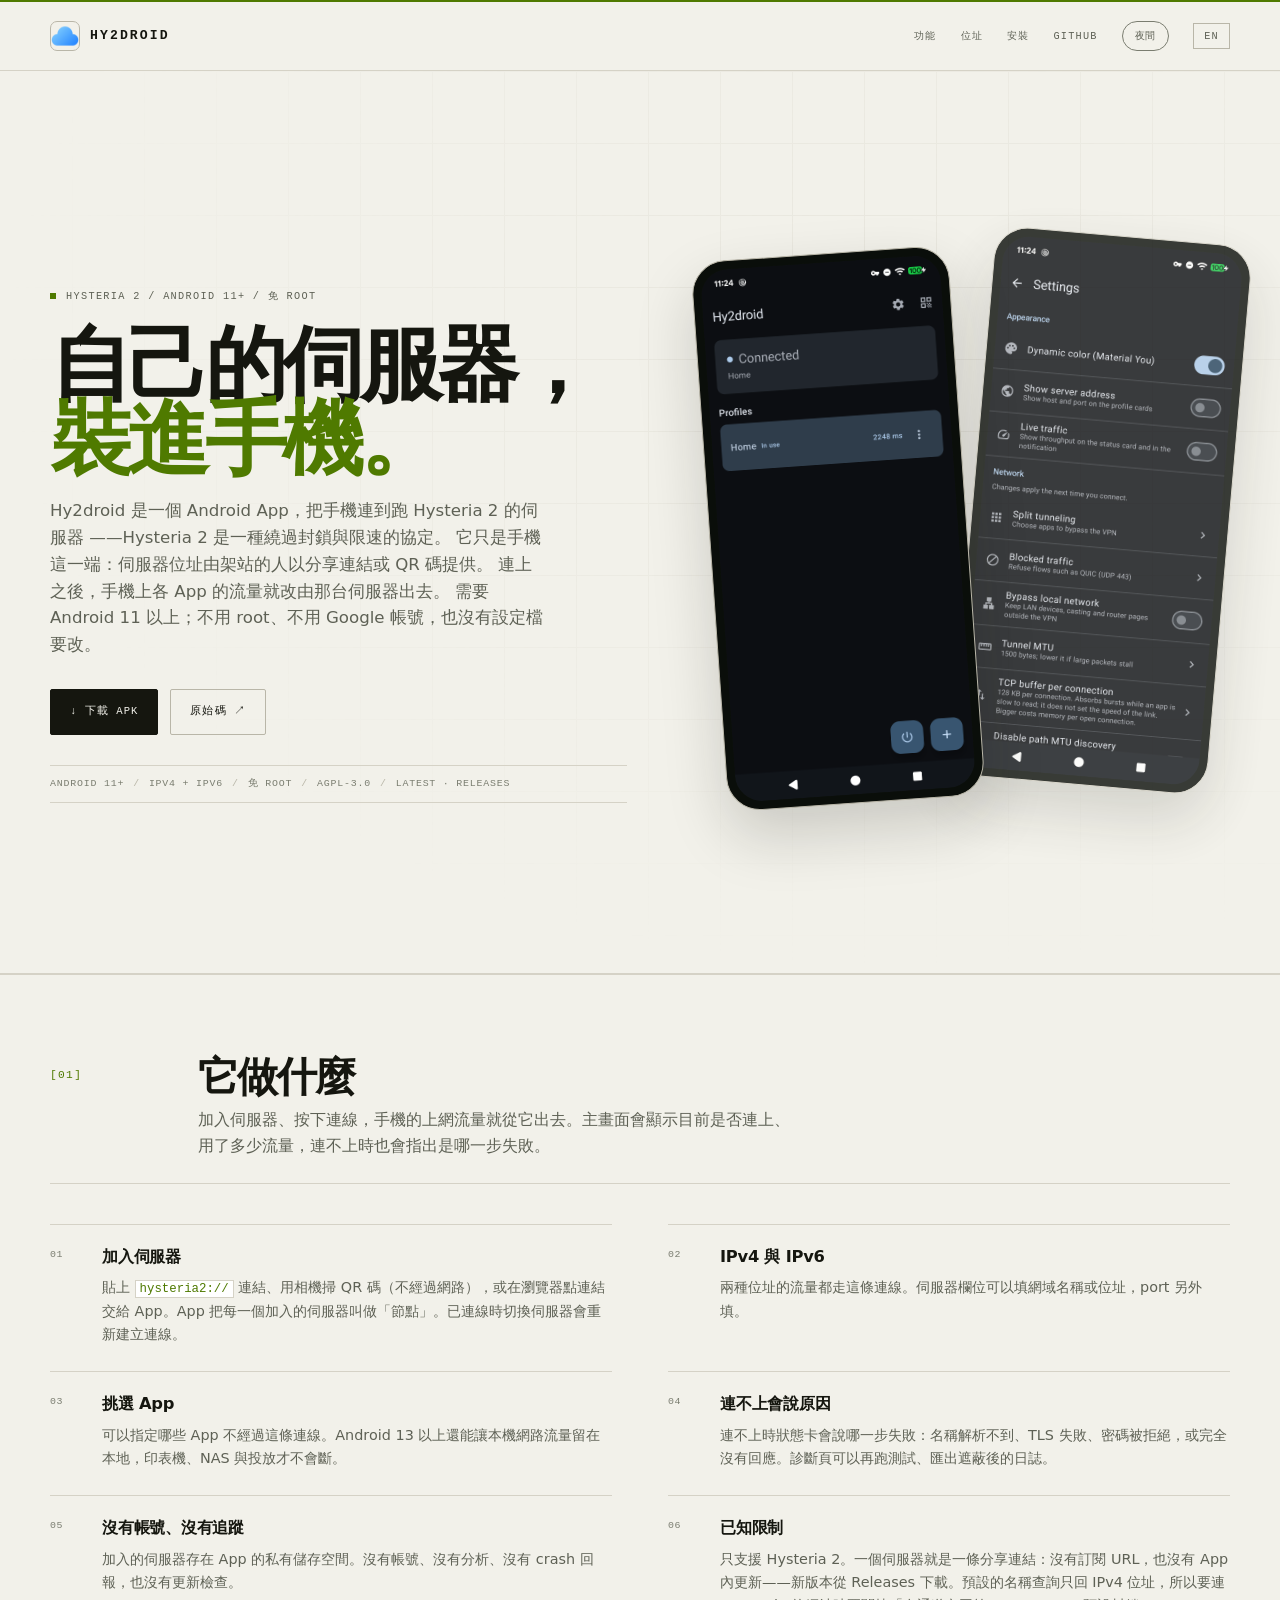
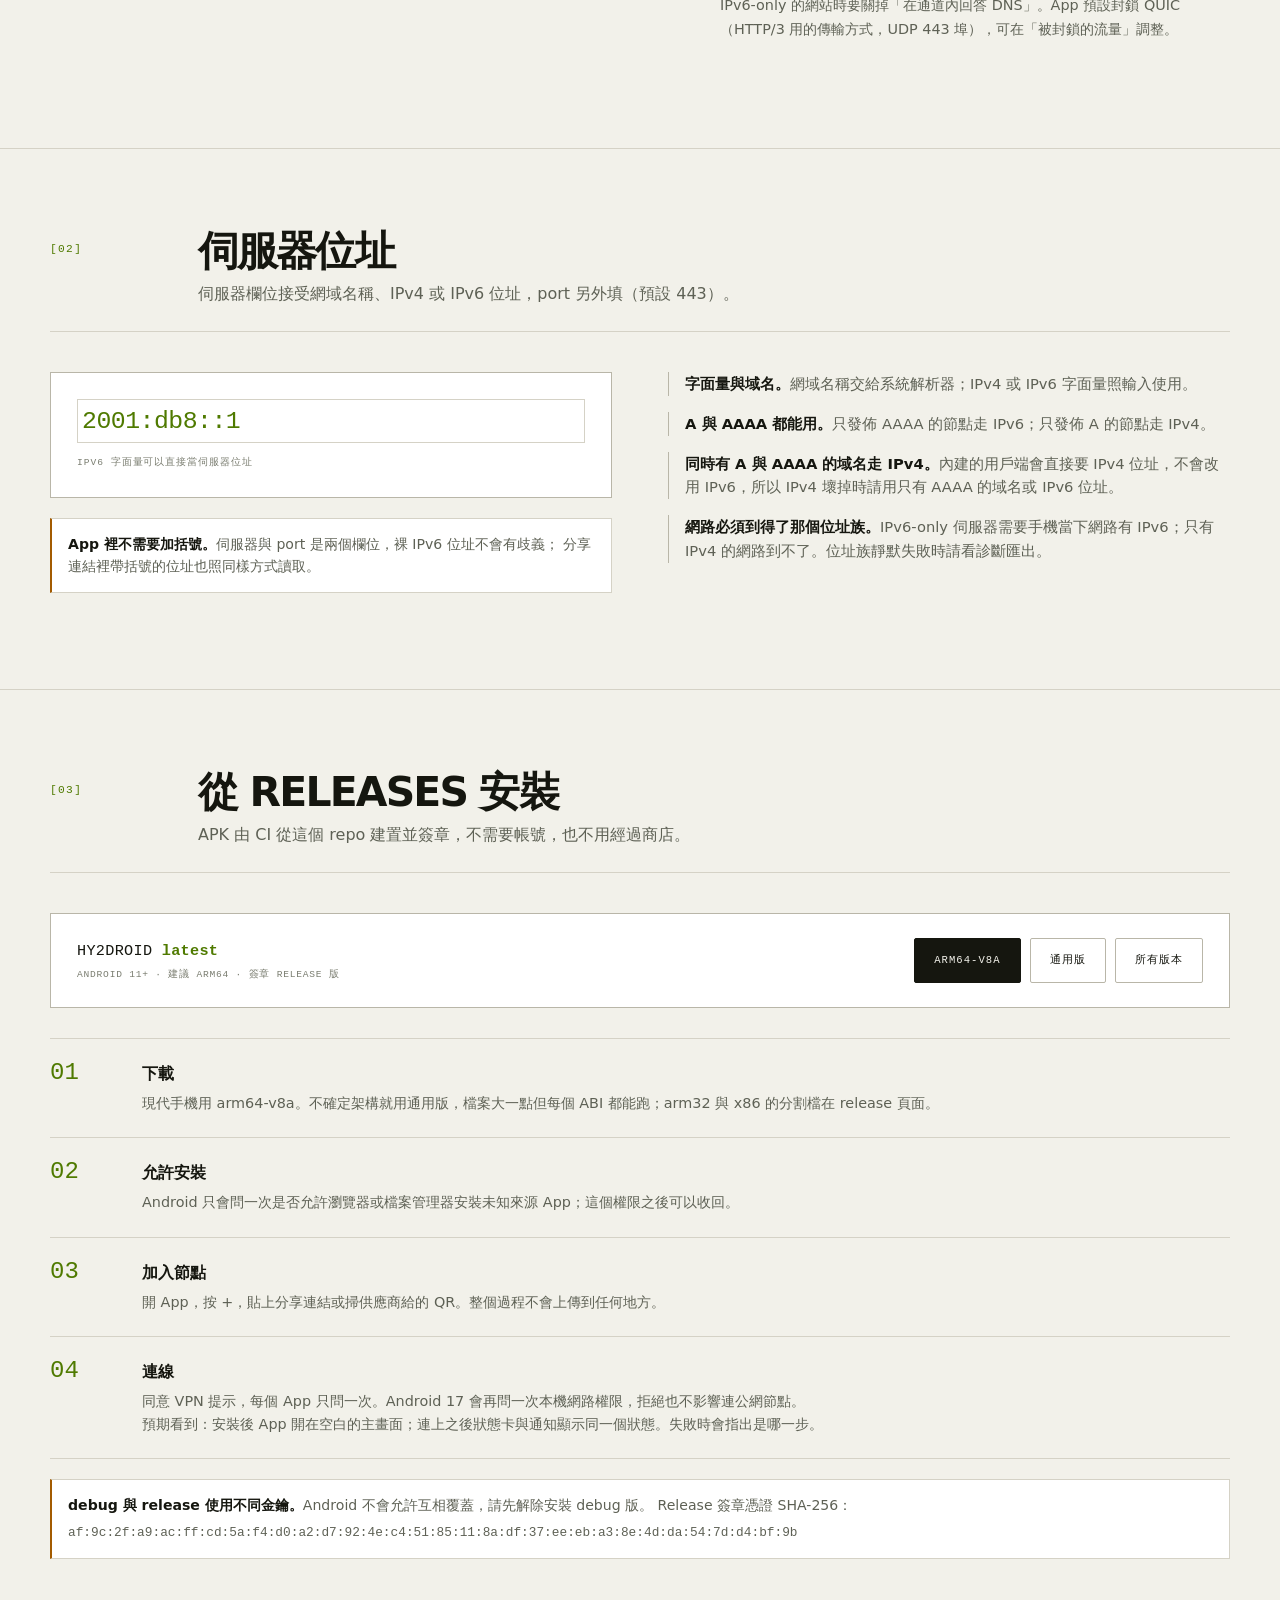
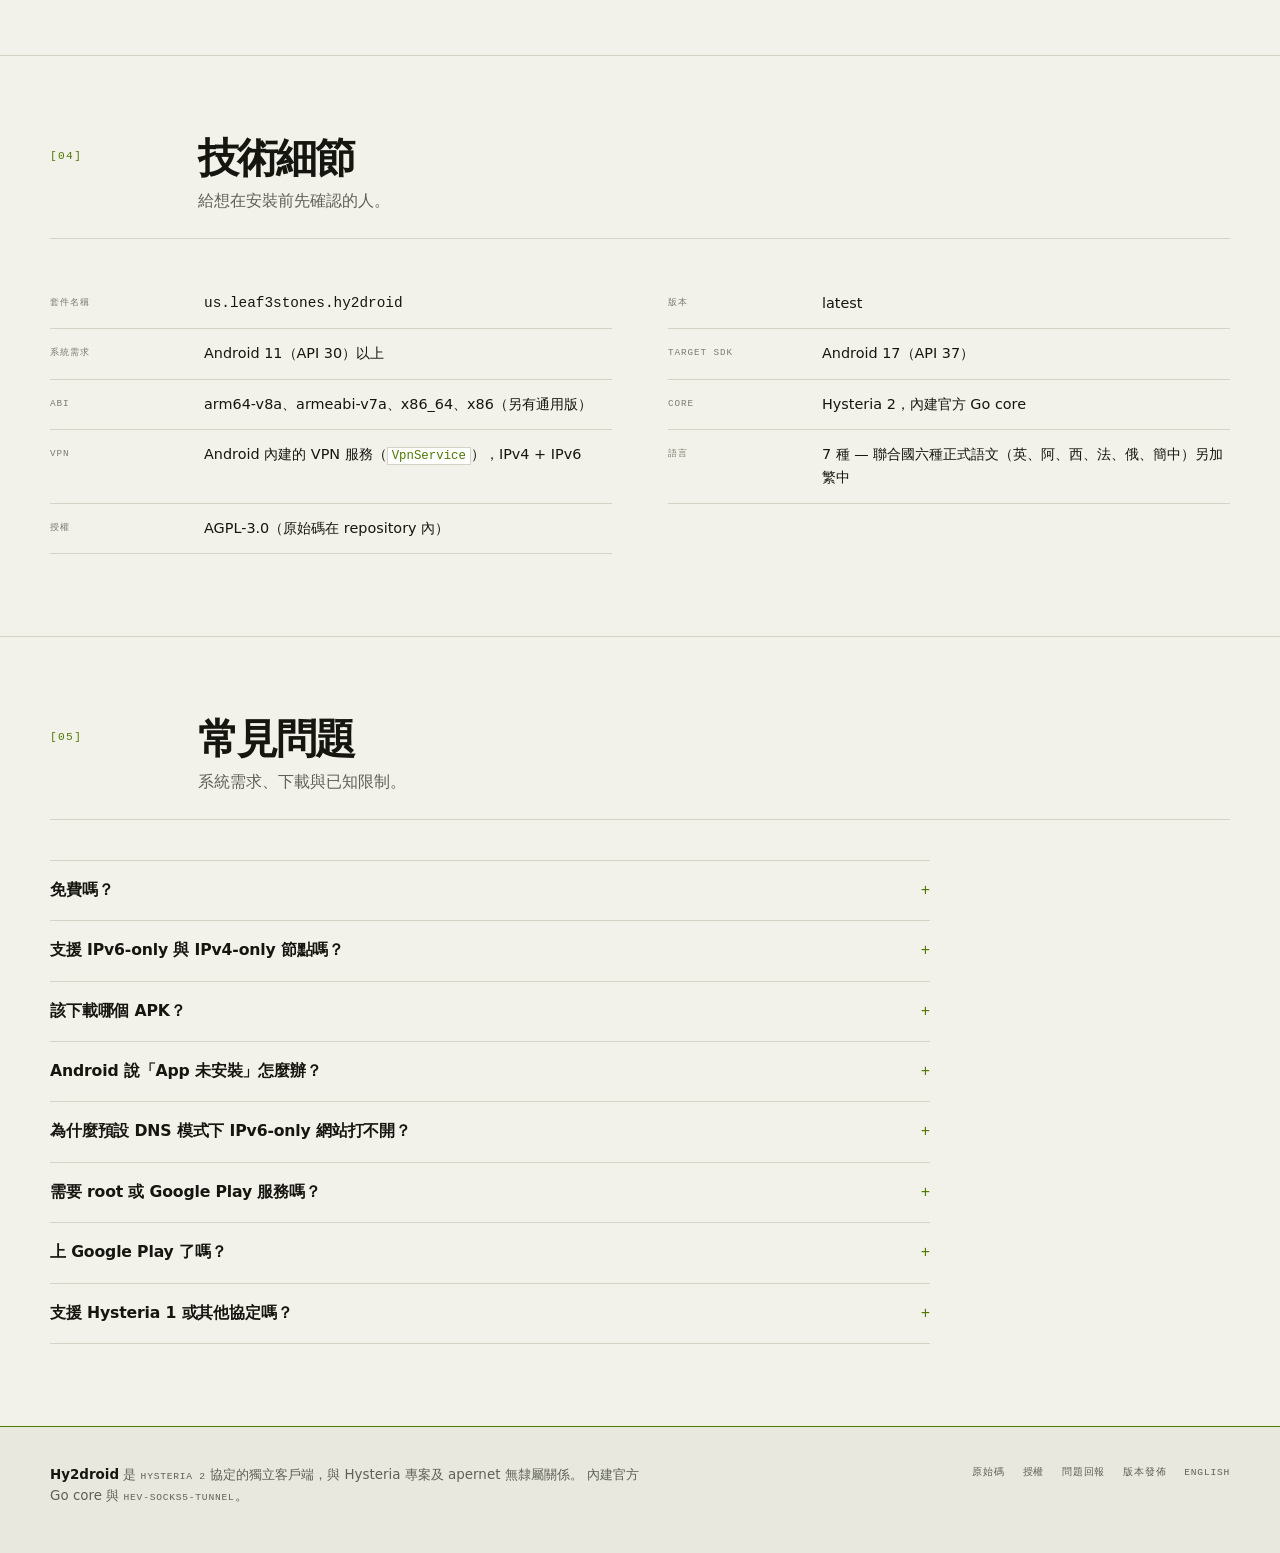
==== commit 496d5feb: "Fix the licence paragraph and describe the prebuilt tun2socks binaries An app that runs on the devic" ====
--- a/docs/zh.html
+++ b/docs/zh.html
@@ -180,7 +180,7 @@
     </div>
     <div class="release">
       <div class="meta">
-        <span class="version">HY2DROID <strong id="release-version-2">v1.0.0</strong></span>
+        <span class="version">HY2DROID <strong id="release-version-2">latest</strong></span>
         <span class="sub">Android 11+ · 建議 arm64 · 簽章 release 版</span>
       </div>
       <div class="assets">
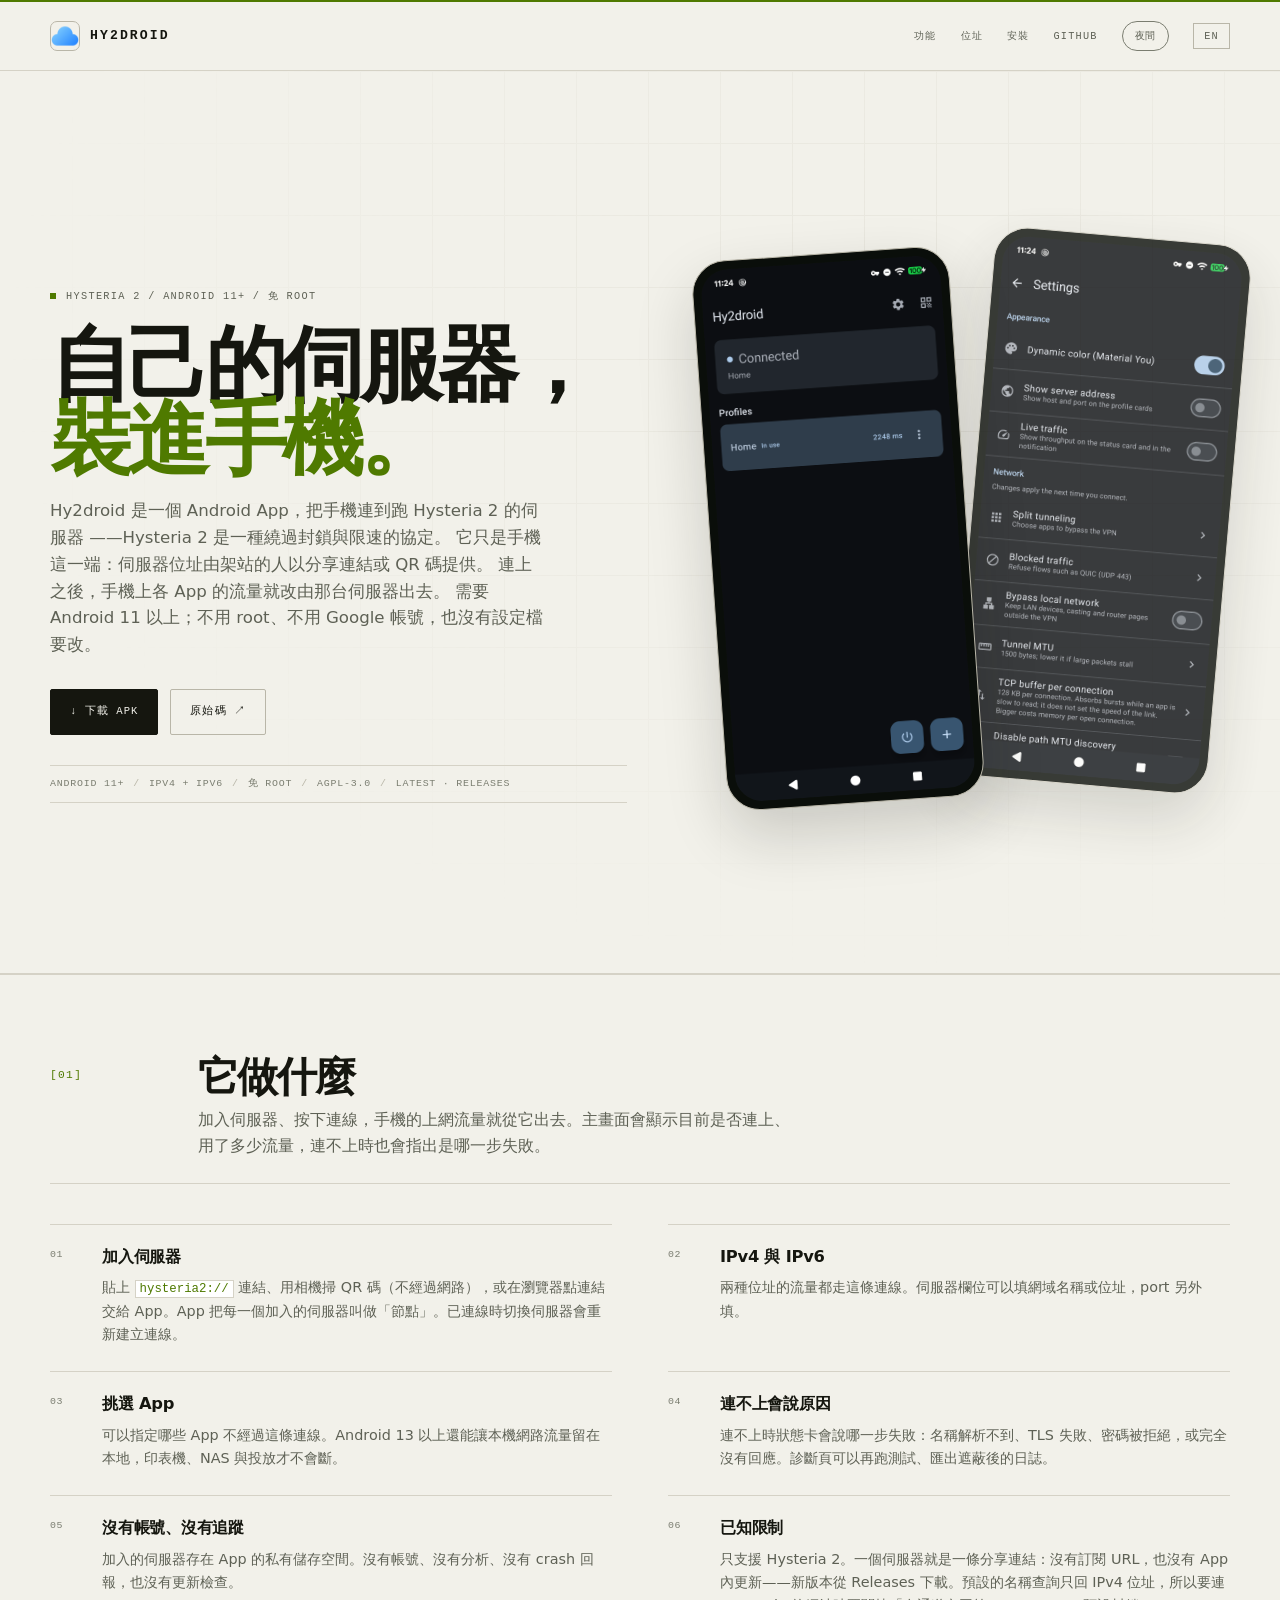
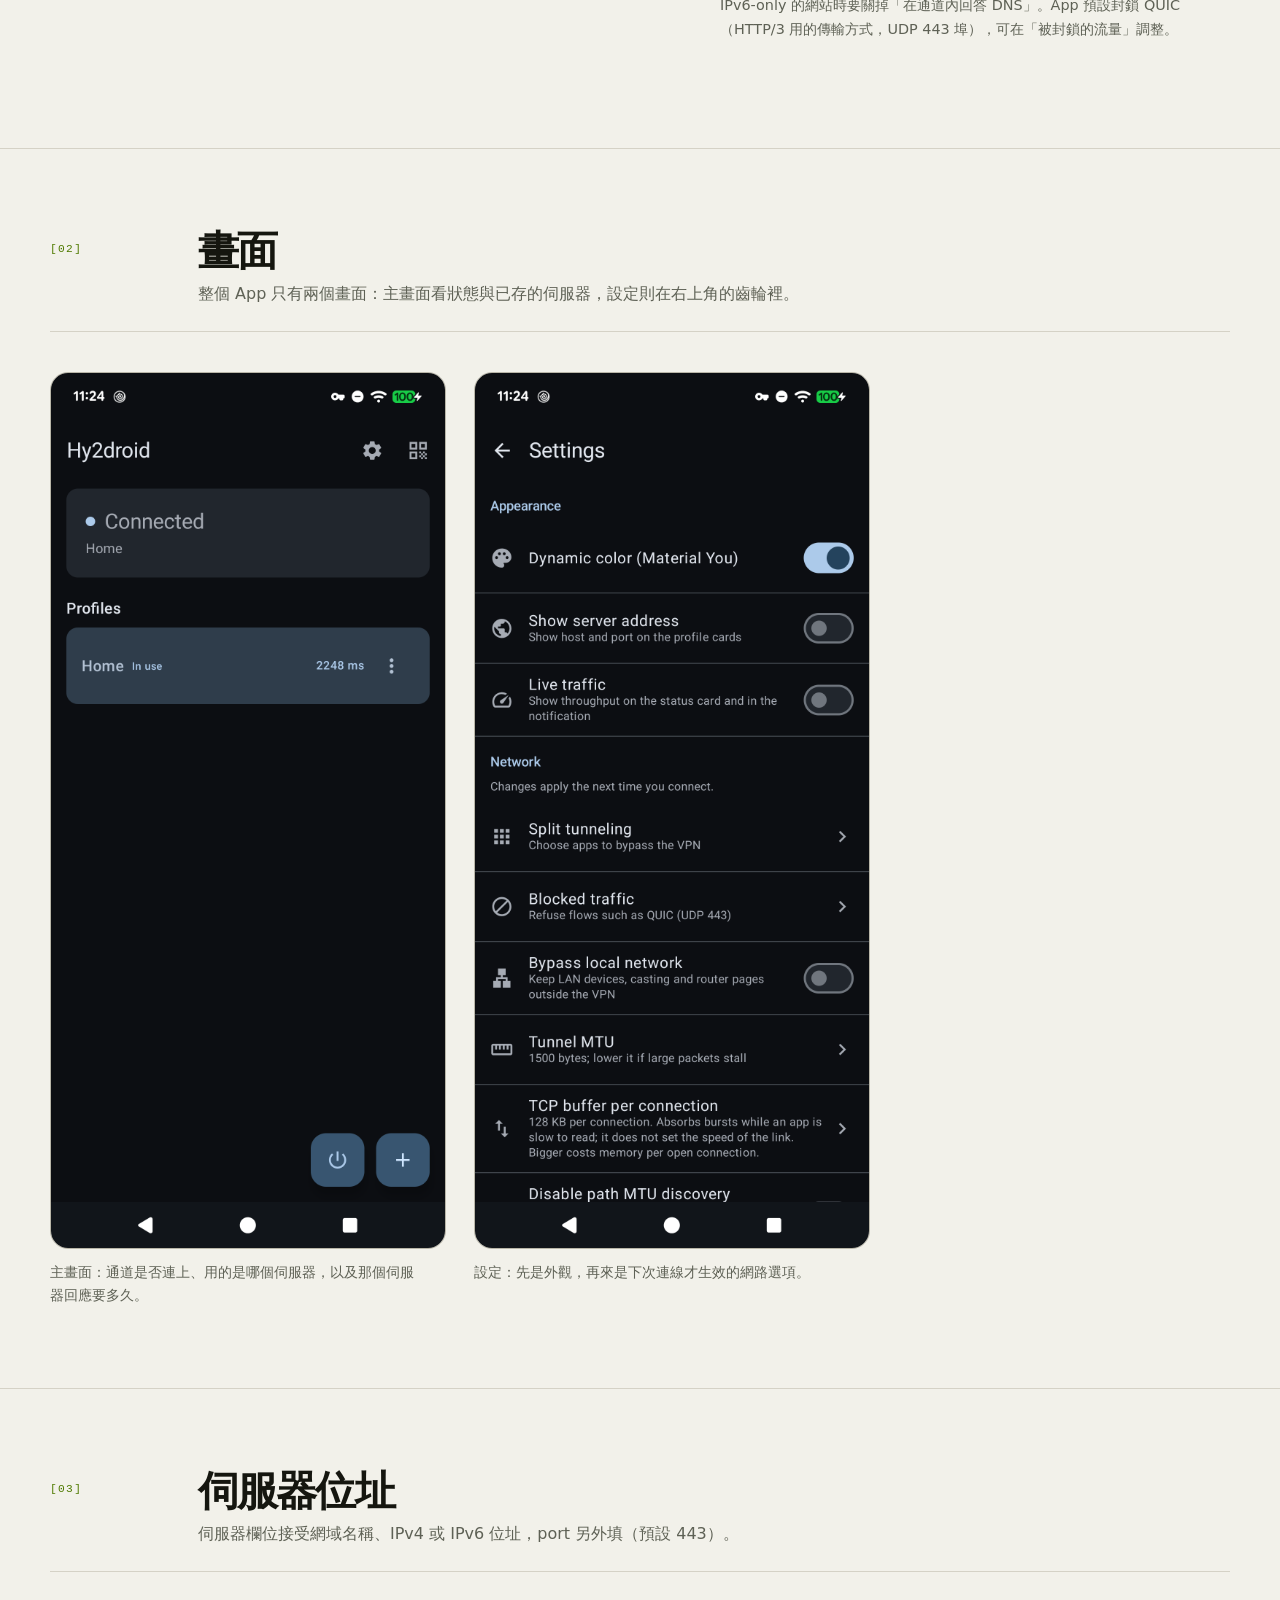
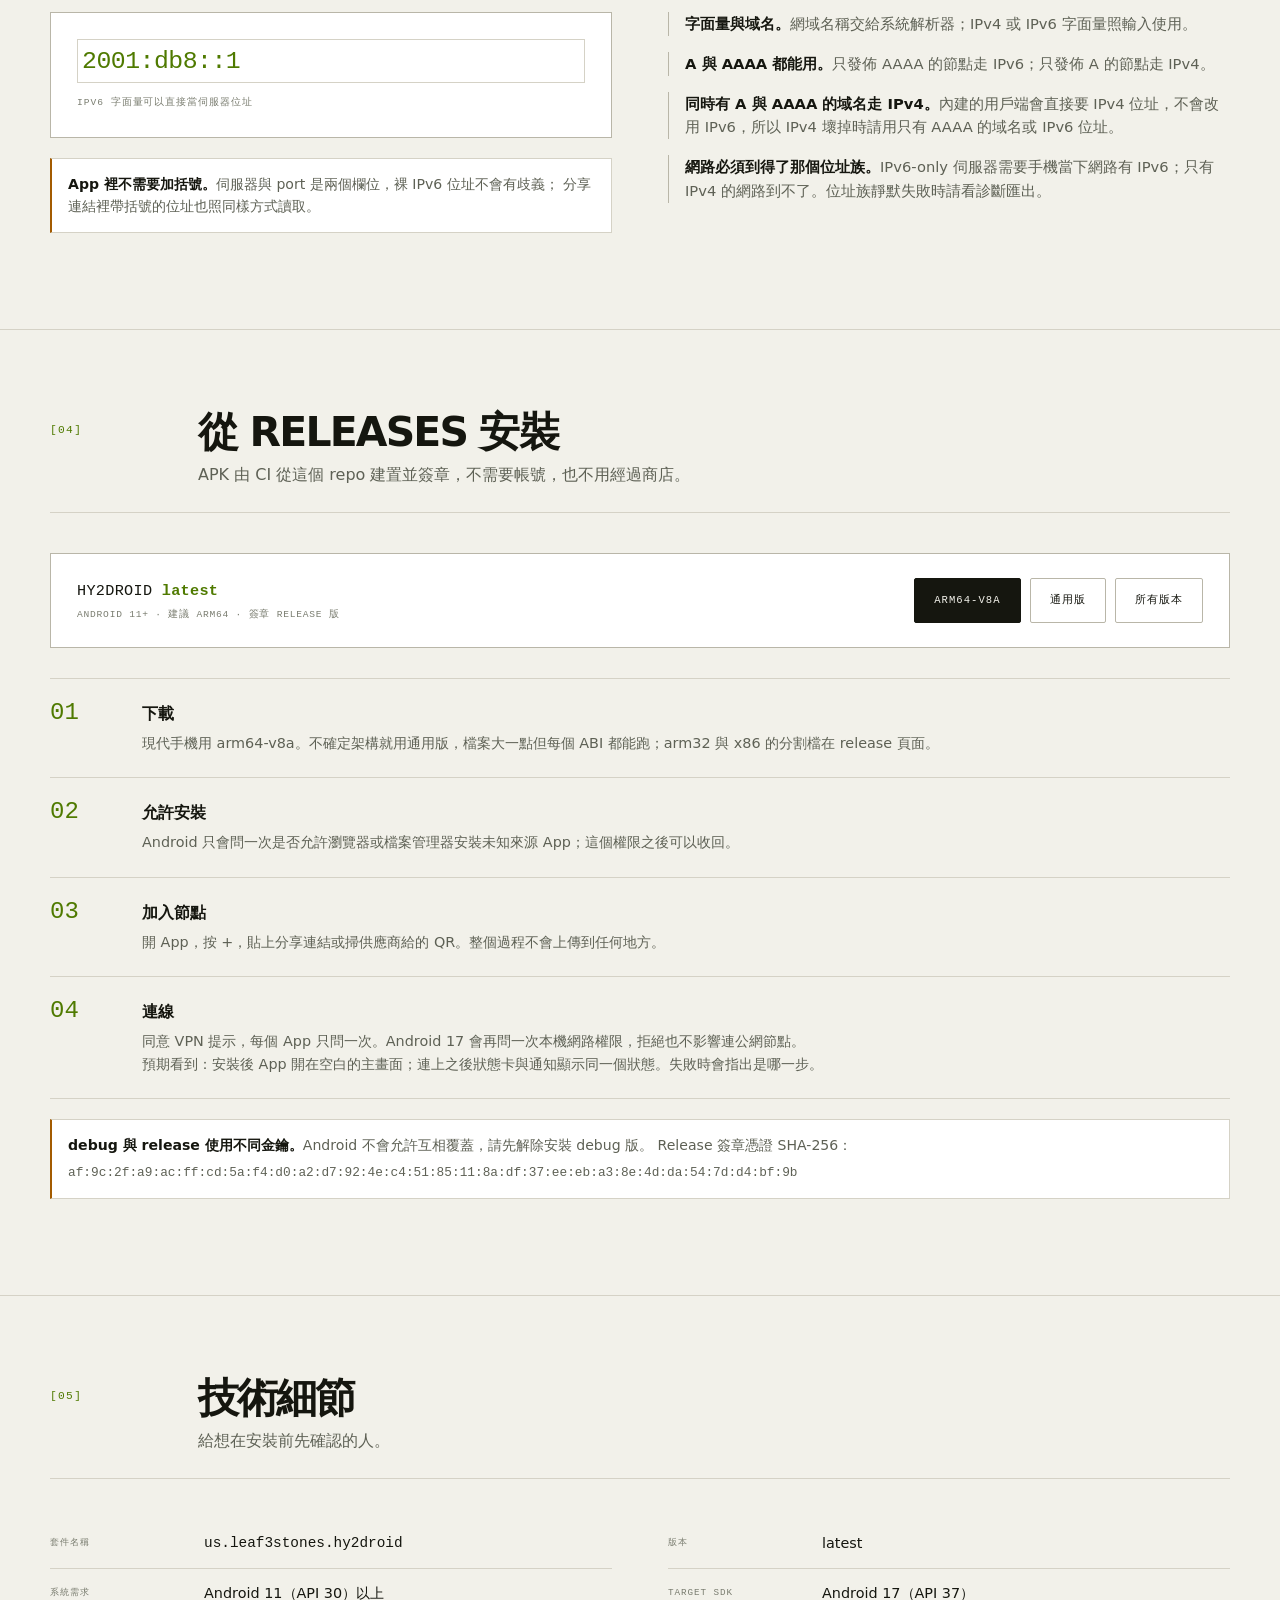
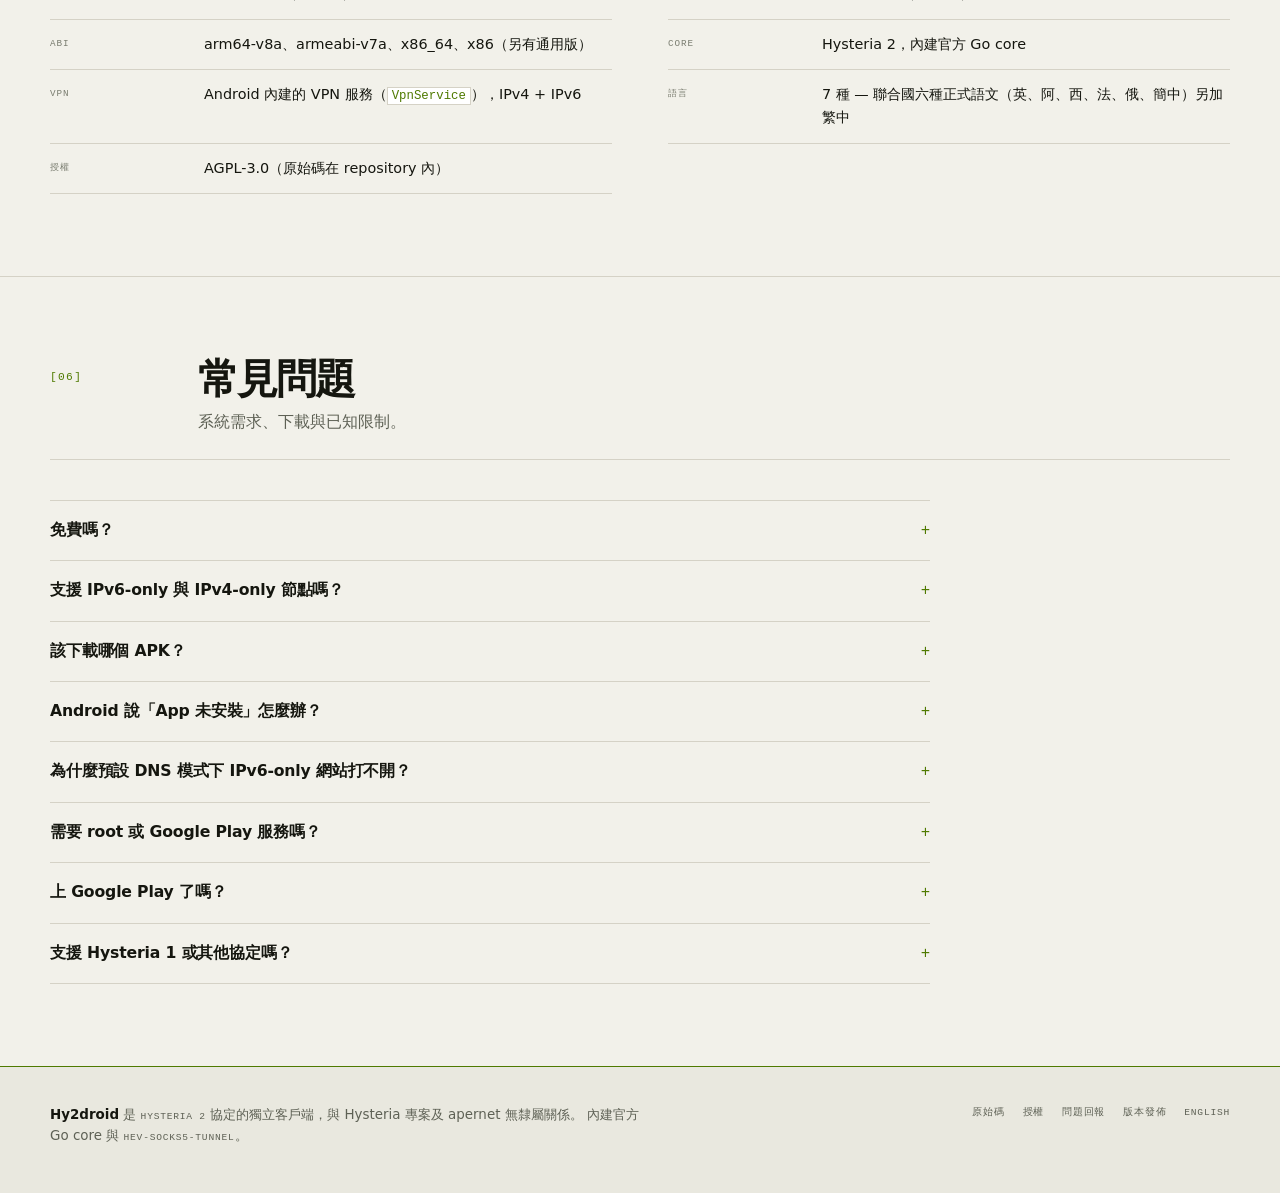
==== commit efd1eafe: "Point the README at the newest release and add screenshots The README's "Applies to release" line na" ====
--- a/docs/zh.html
+++ b/docs/zh.html
@@ -144,6 +144,25 @@
   </div>
 </section>
 
+<section id="screens">
+  <div class="container">
+    <div class="section-head">
+      <h2>畫面</h2>
+      <p>整個 App 只有兩個畫面：主畫面看狀態與已存的伺服器，設定則在右上角的齒輪裡。</p>
+    </div>
+    <div class="shots">
+      <figure>
+        <img src="assets/screenshots/s1.png" width="1080" height="2400" loading="lazy" alt="主畫面：標著「已連線」的狀態卡寫出節點名稱 Home，下方節點列表把 Home 標為使用中並顯示 2248 ms 延遲，右下角是連線與新增節點按鈕。">
+        <figcaption>主畫面：通道是否連上、用的是哪個伺服器，以及那個伺服器回應要多久。</figcaption>
+      </figure>
+      <figure>
+        <img src="assets/screenshots/s2.png" width="1080" height="2400" loading="lazy" alt="設定畫面：外觀區有動態配色、顯示伺服器位址與即時流量，網路區有分割通道、被封鎖的流量、略過本機網路與通道 MTU，下方註明變更會在下次連線時生效。">
+        <figcaption>設定：先是外觀，再來是下次連線才生效的網路選項。</figcaption>
+      </figure>
+    </div>
+  </div>
+</section>
+
 <section id="ipv6">
   <div class="container">
     <div class="section-head">
--- a/docs/style.css
+++ b/docs/style.css
@@ -577,6 +577,29 @@
 }
 .note strong { color: var(--text); }
 
+/* Screens */
+
+.shots {
+  display: grid;
+  grid-template-columns: repeat(auto-fit, minmax(220px, 1fr));
+  gap: 28px;
+  max-width: 820px;
+}
+.shots figure { margin: 0; }
+.shots img {
+  width: 100%;
+  height: auto;
+  border: 1px solid var(--line-2);
+  border-radius: 18px;
+  background: var(--panel);
+}
+.shots figcaption {
+  margin-top: 12px;
+  max-width: 42ch;
+  color: var(--muted);
+  font-size: 0.86rem;
+}
+
 /* FAQ */
 
 .faq { max-width: 880px; }
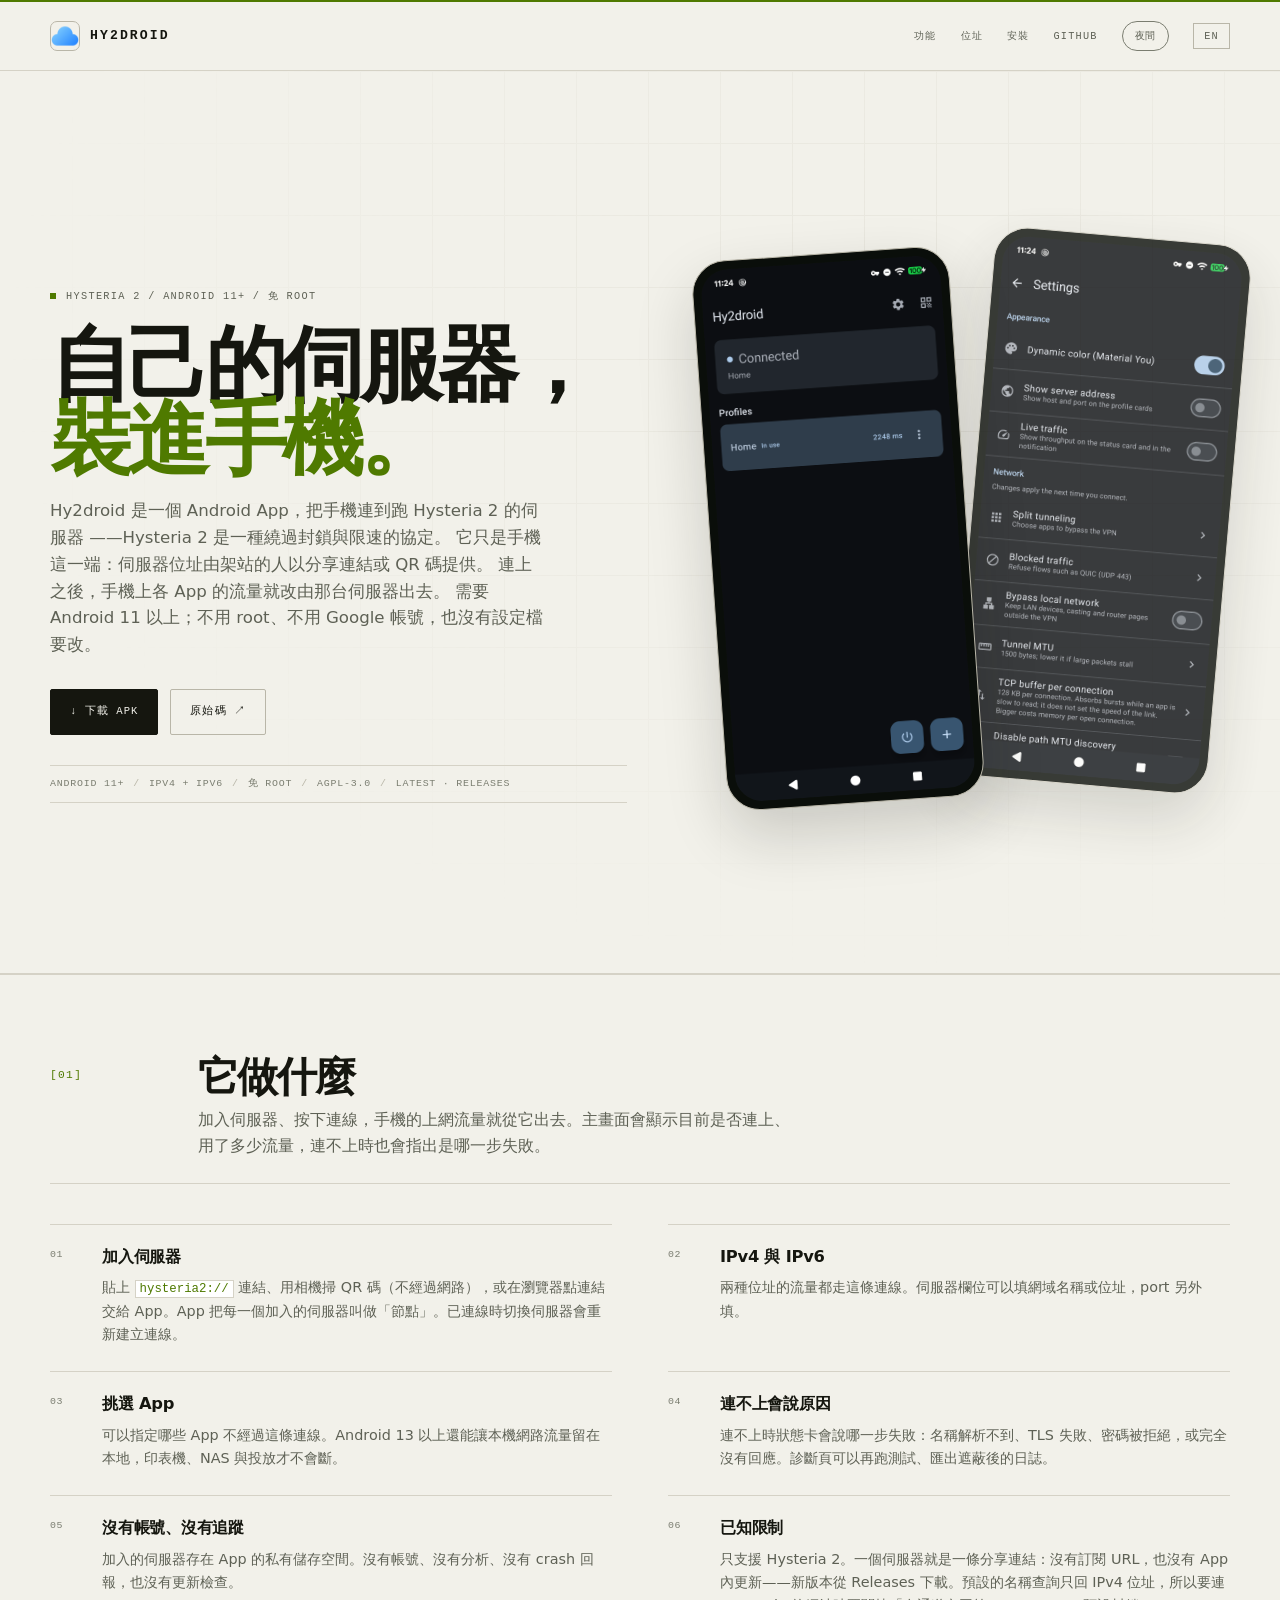
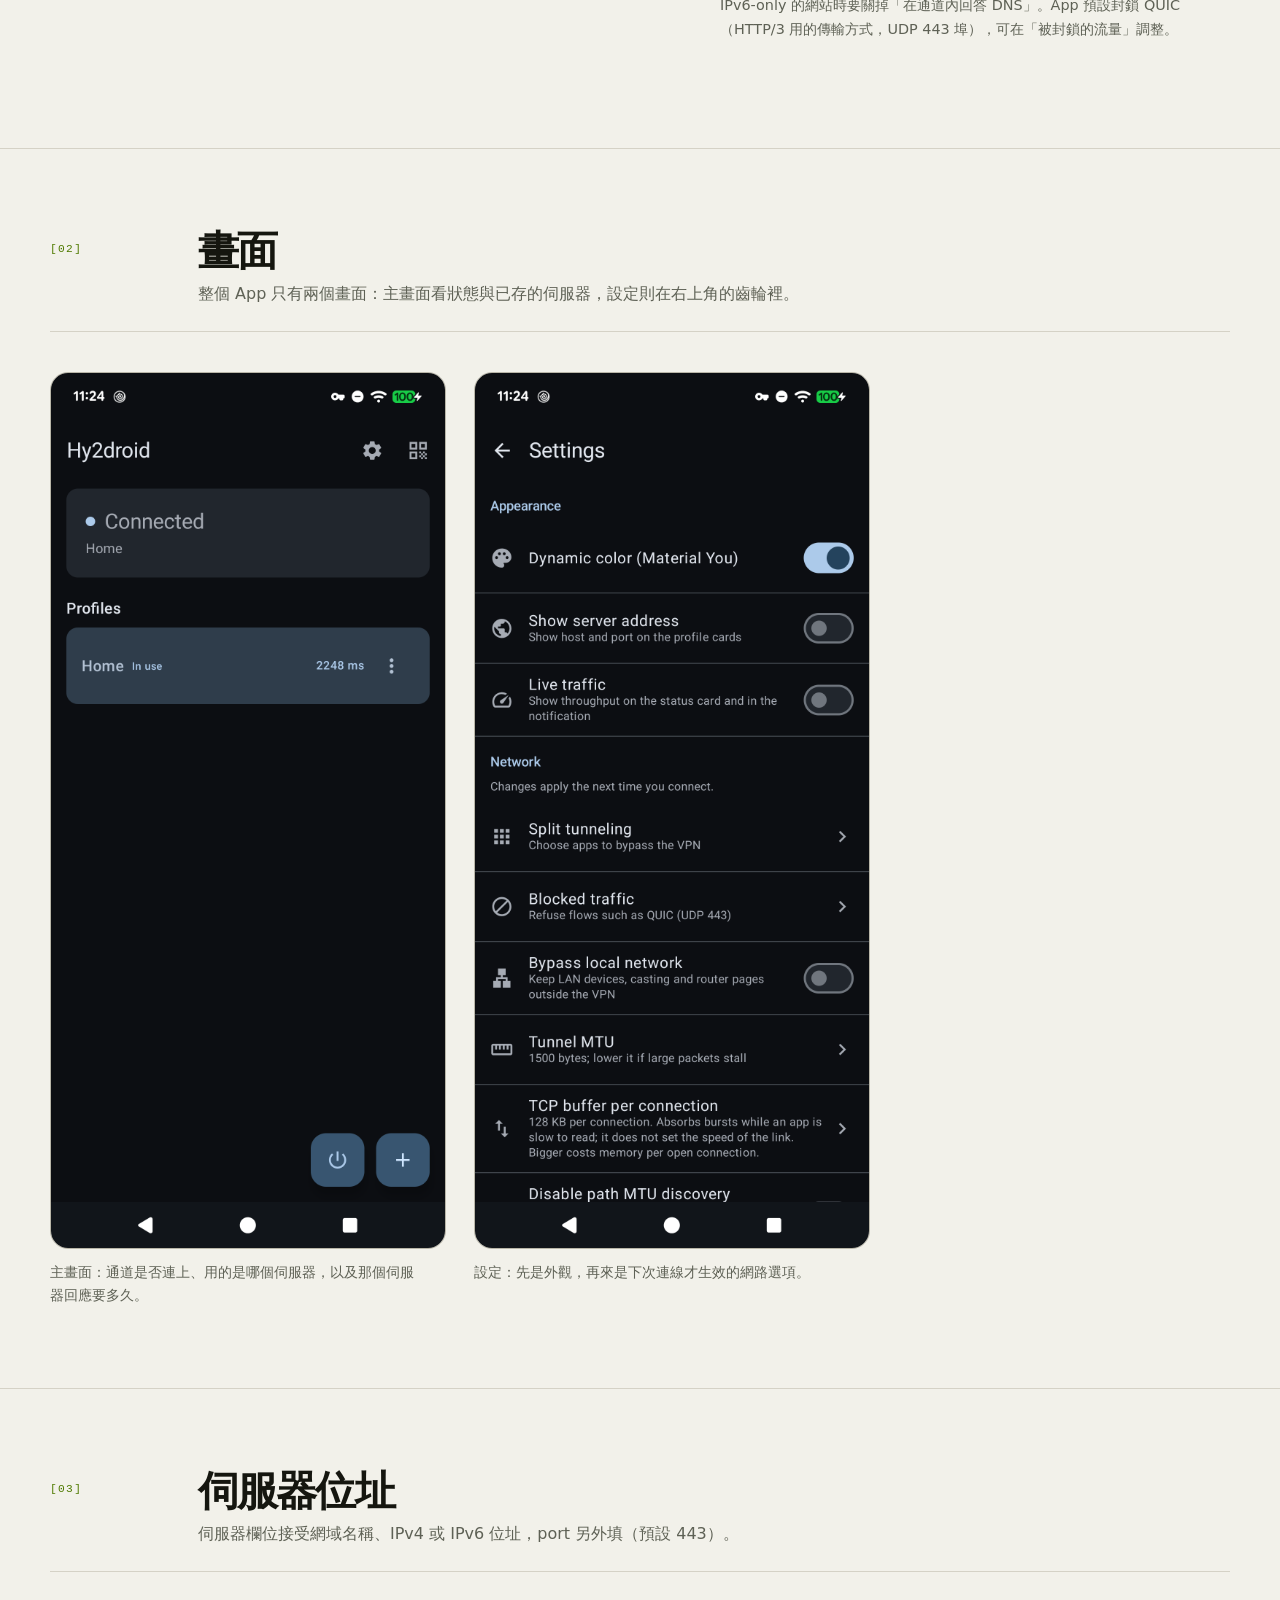
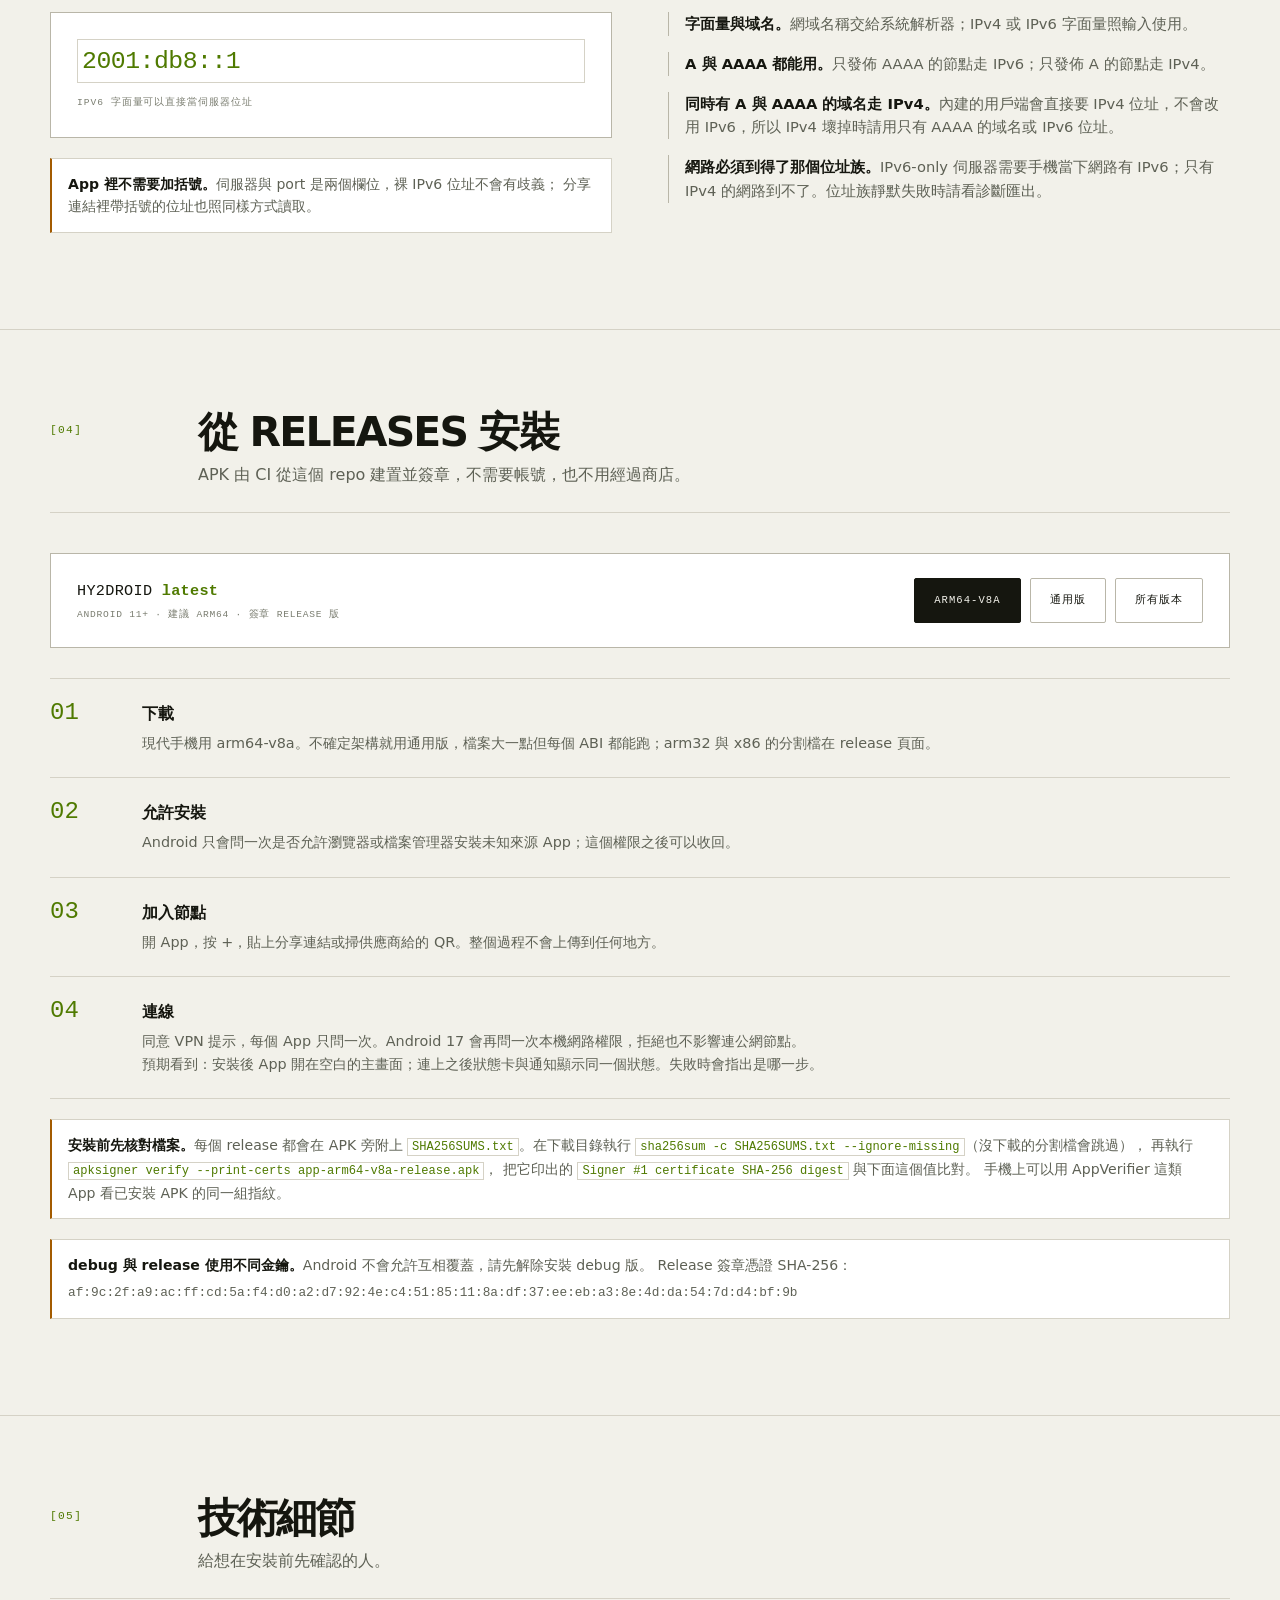
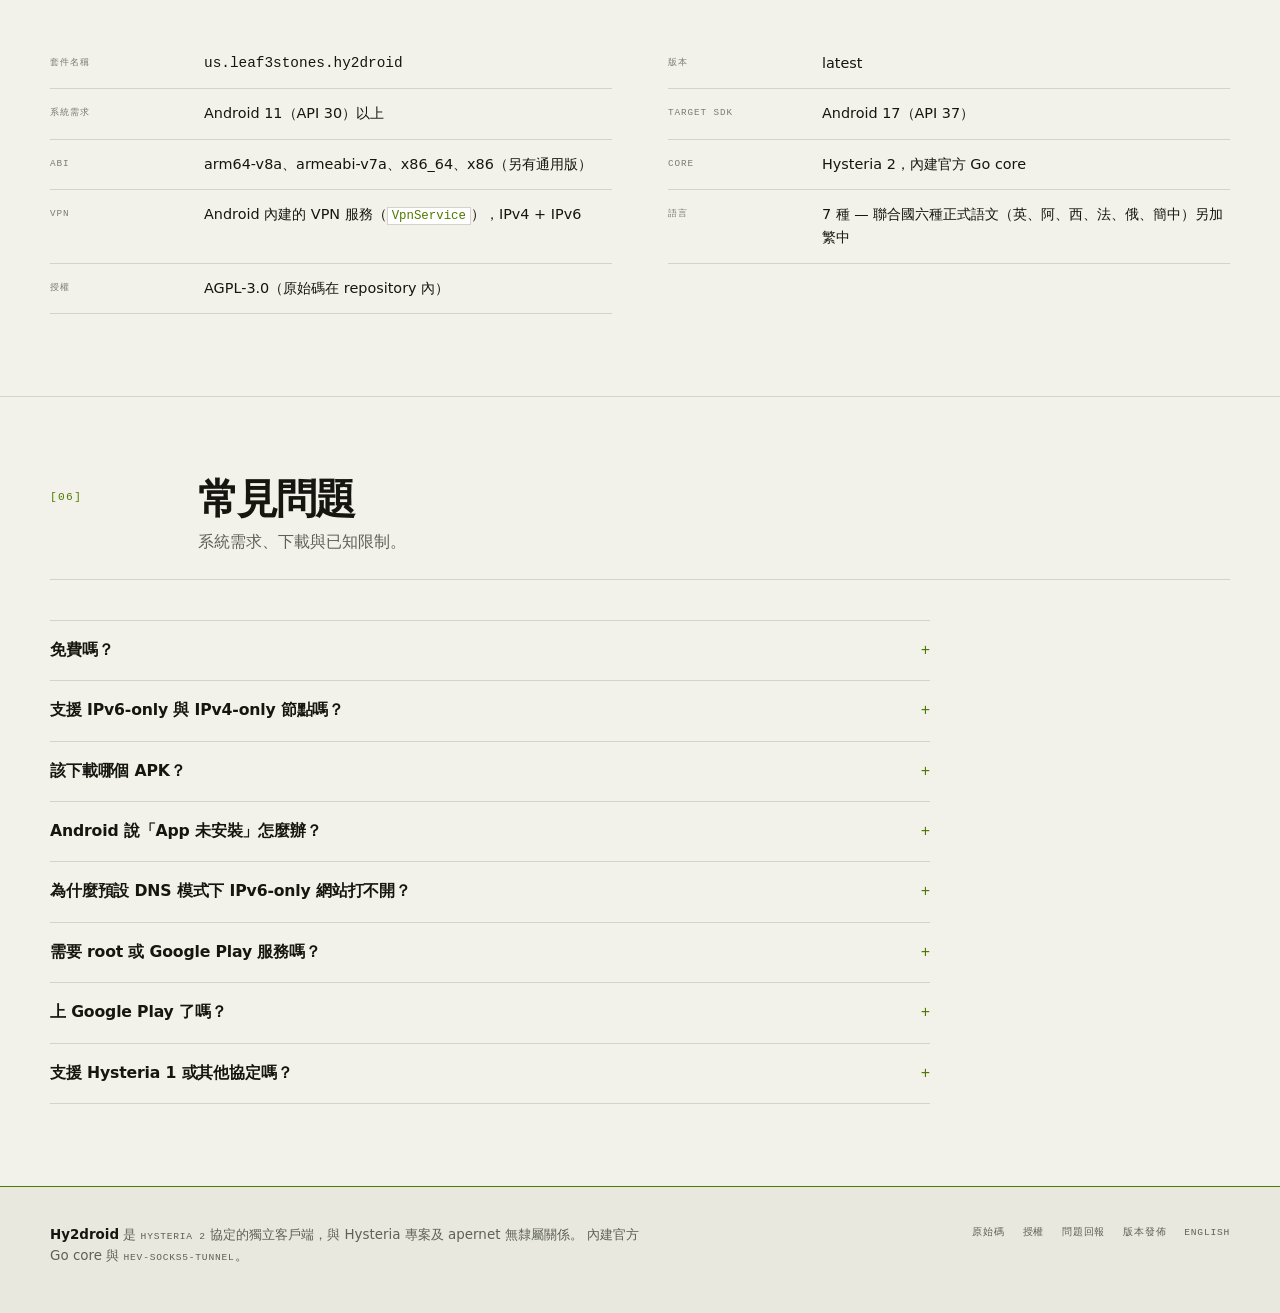
==== commit f7fa7952: "Publish verifiable release artefacts scripts/release-verify.sh writes SHA256SUMS.txt (sha256sum form" ====
--- a/docs/zh.html
+++ b/docs/zh.html
@@ -228,6 +228,14 @@
       </div>
     </div>
     <p class="note">
+      <strong>安裝前先核對檔案。</strong>每個 release 都會在 APK 旁附上
+      <code>SHA256SUMS.txt</code>。在下載目錄執行
+      <code>sha256sum -c SHA256SUMS.txt --ignore-missing</code>（沒下載的分割檔會跳過），
+      再執行 <code>apksigner verify --print-certs app-arm64-v8a-release.apk</code>，
+      把它印出的 <code>Signer #1 certificate SHA-256 digest</code> 與下面這個值比對。
+      手機上可以用 AppVerifier 這類 App 看已安裝 APK 的同一組指紋。
+    </p>
+    <p class="note">
       <strong>debug 與 release 使用不同金鑰。</strong>Android 不會允許互相覆蓋，請先解除安裝 debug 版。
       Release 簽章憑證 SHA-256：
       <span class="mono">af:9c:2f:a9:ac:ff:cd:5a:f4:d0:a2:d7:92:4e:c4:51:85:11:8a:df:37:ee:eb:a3:8e:4d:da:54:7d:d4:bf:9b</span>
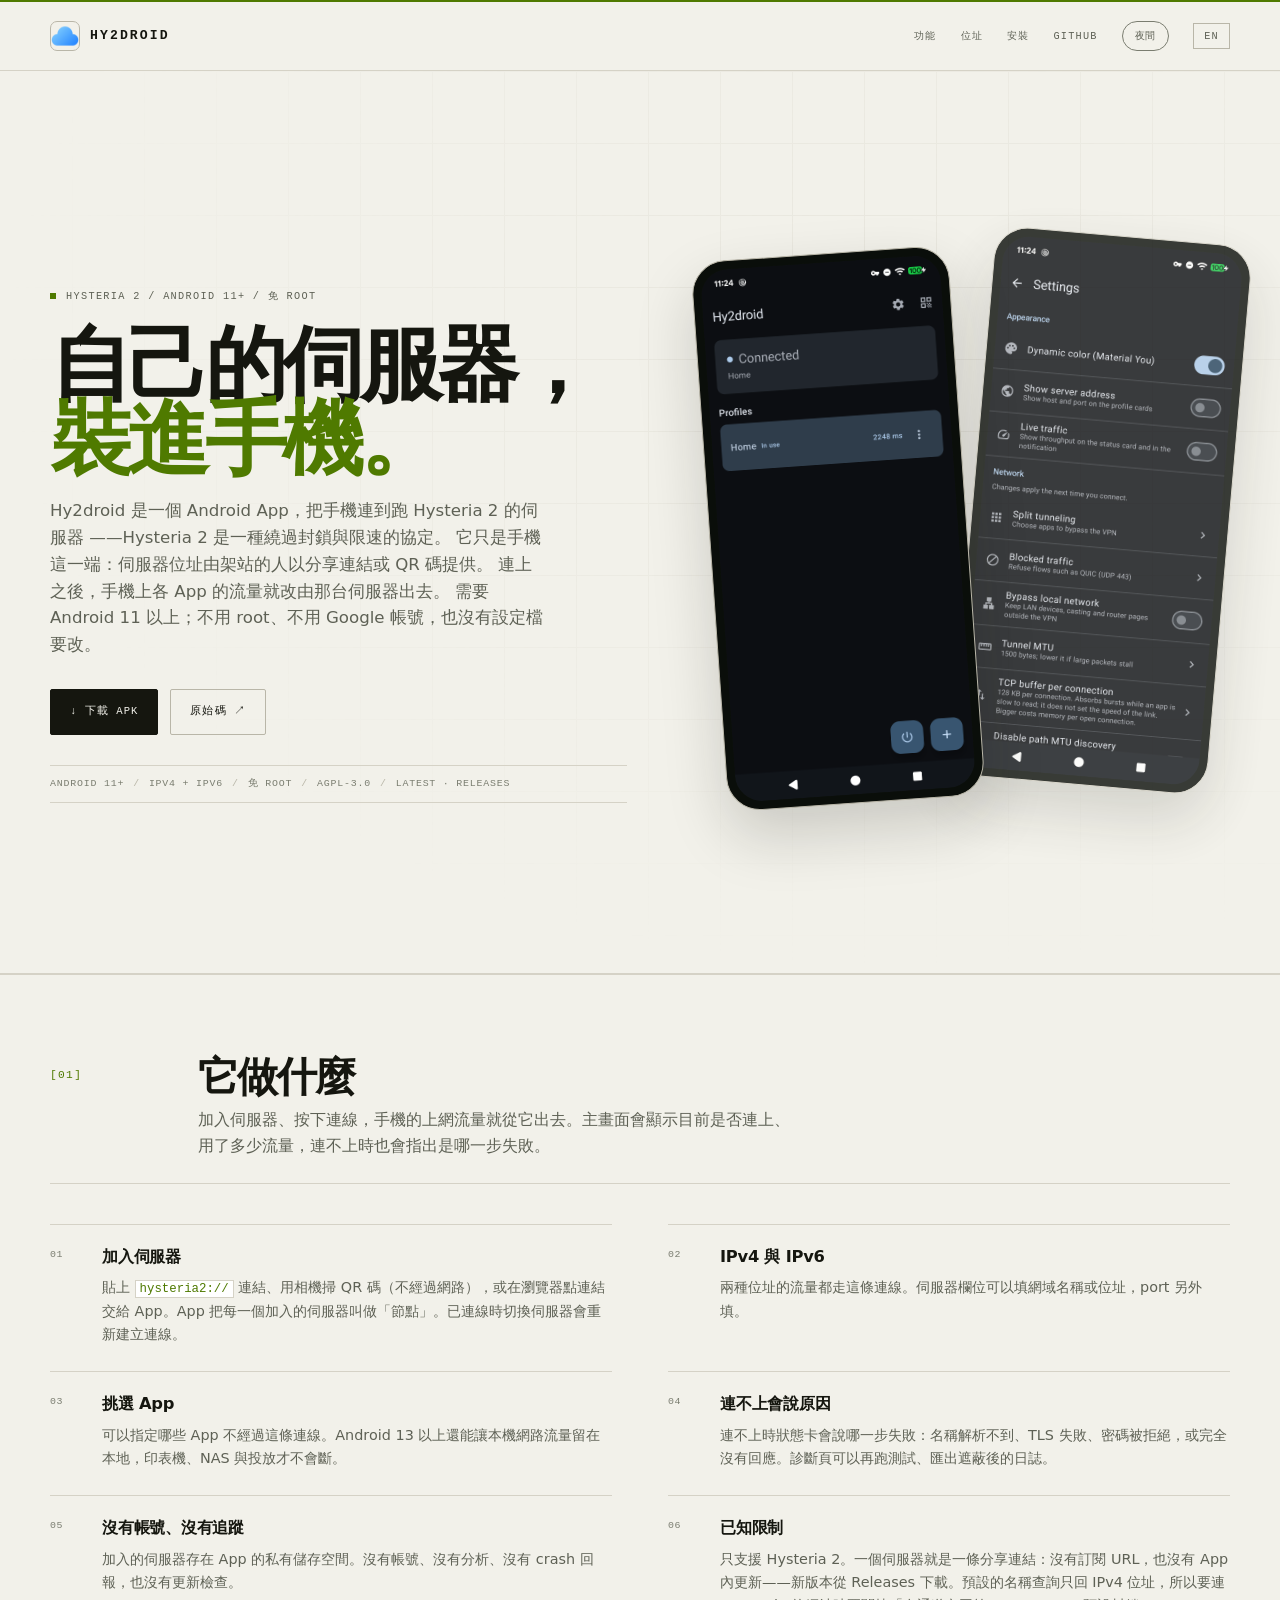
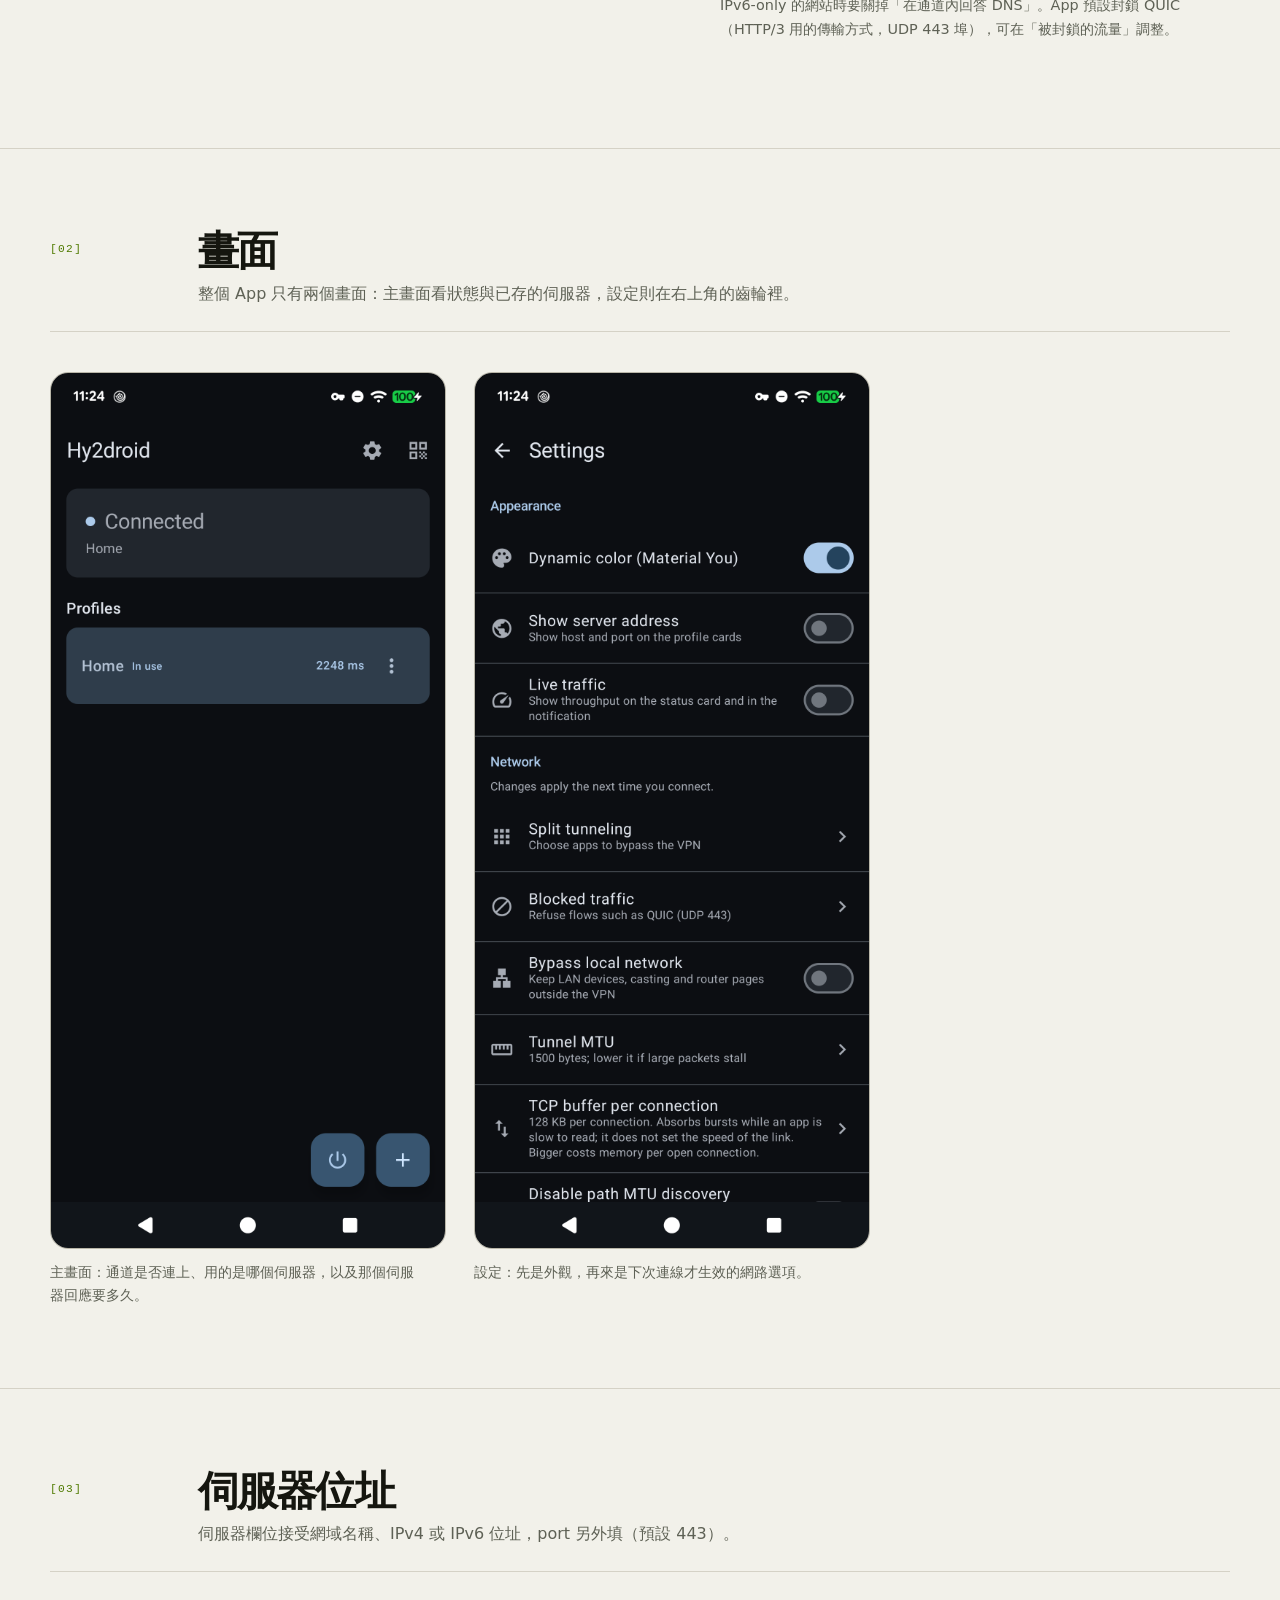
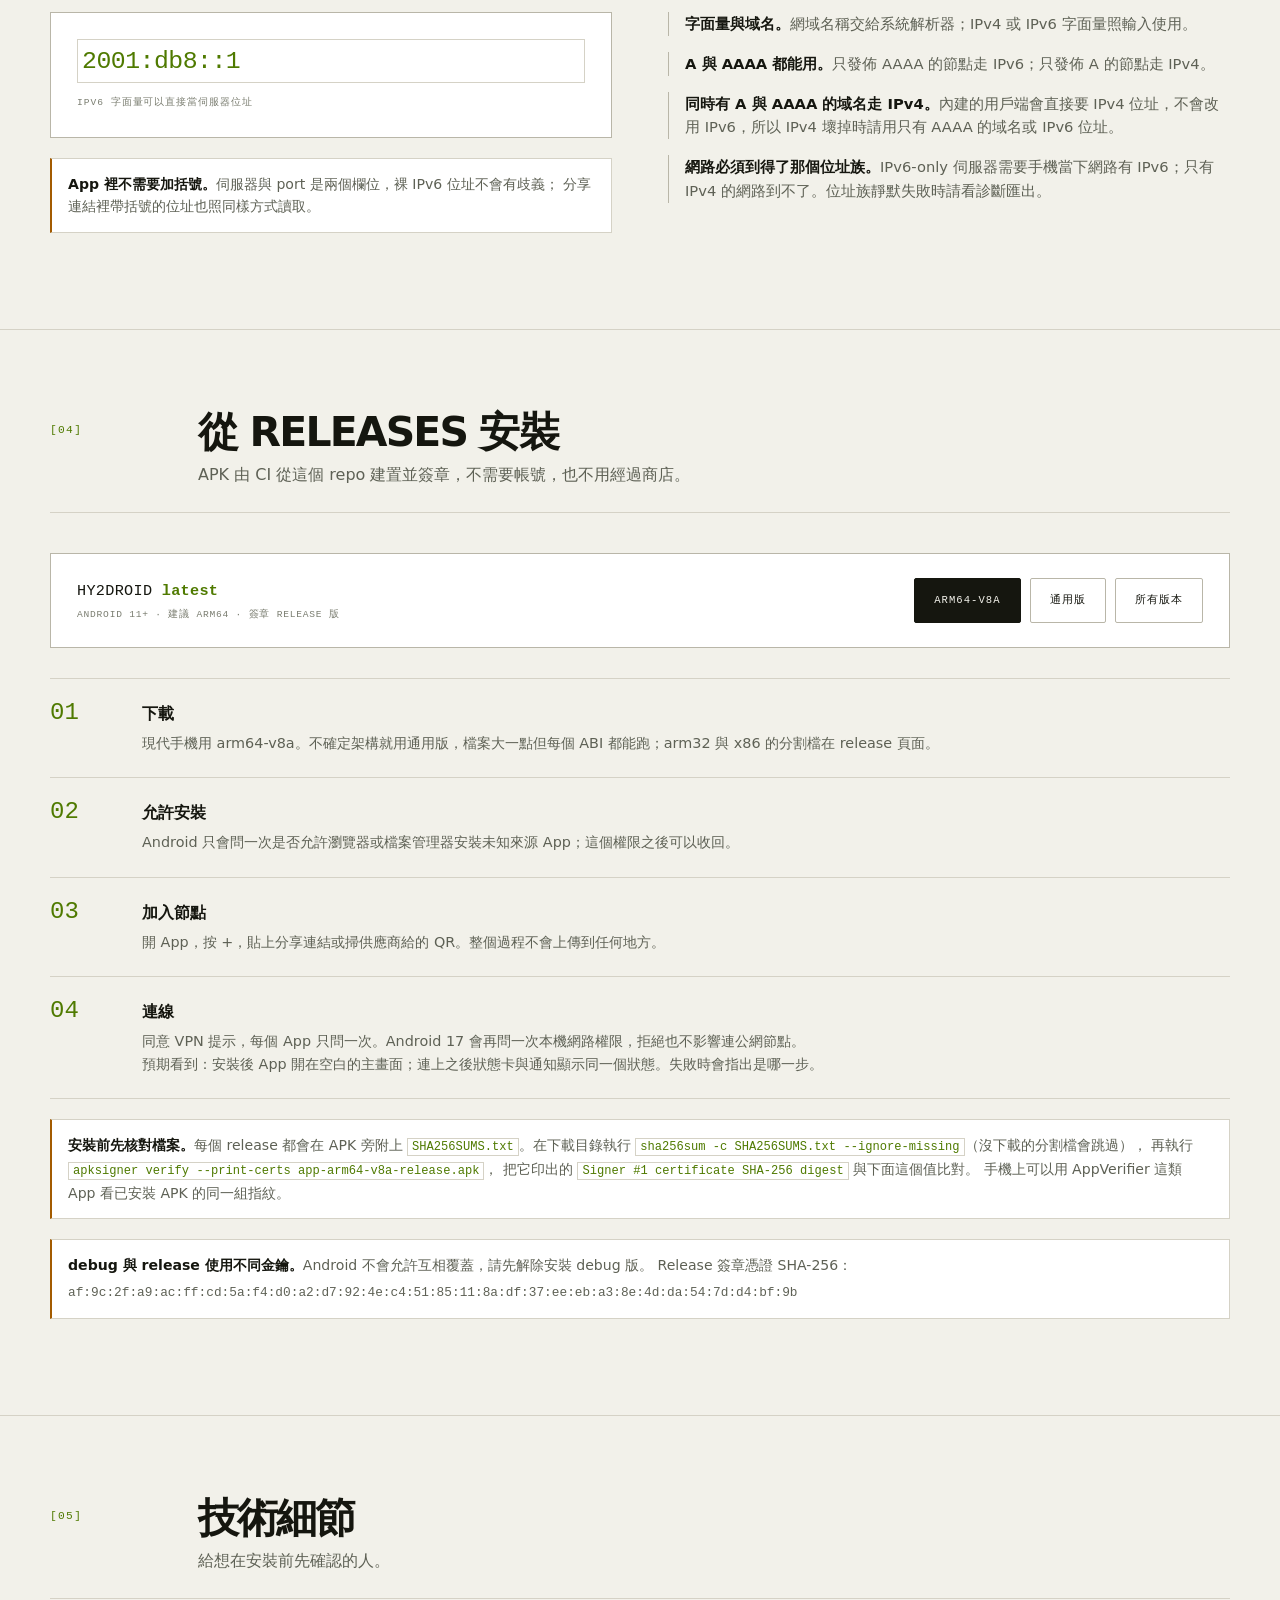
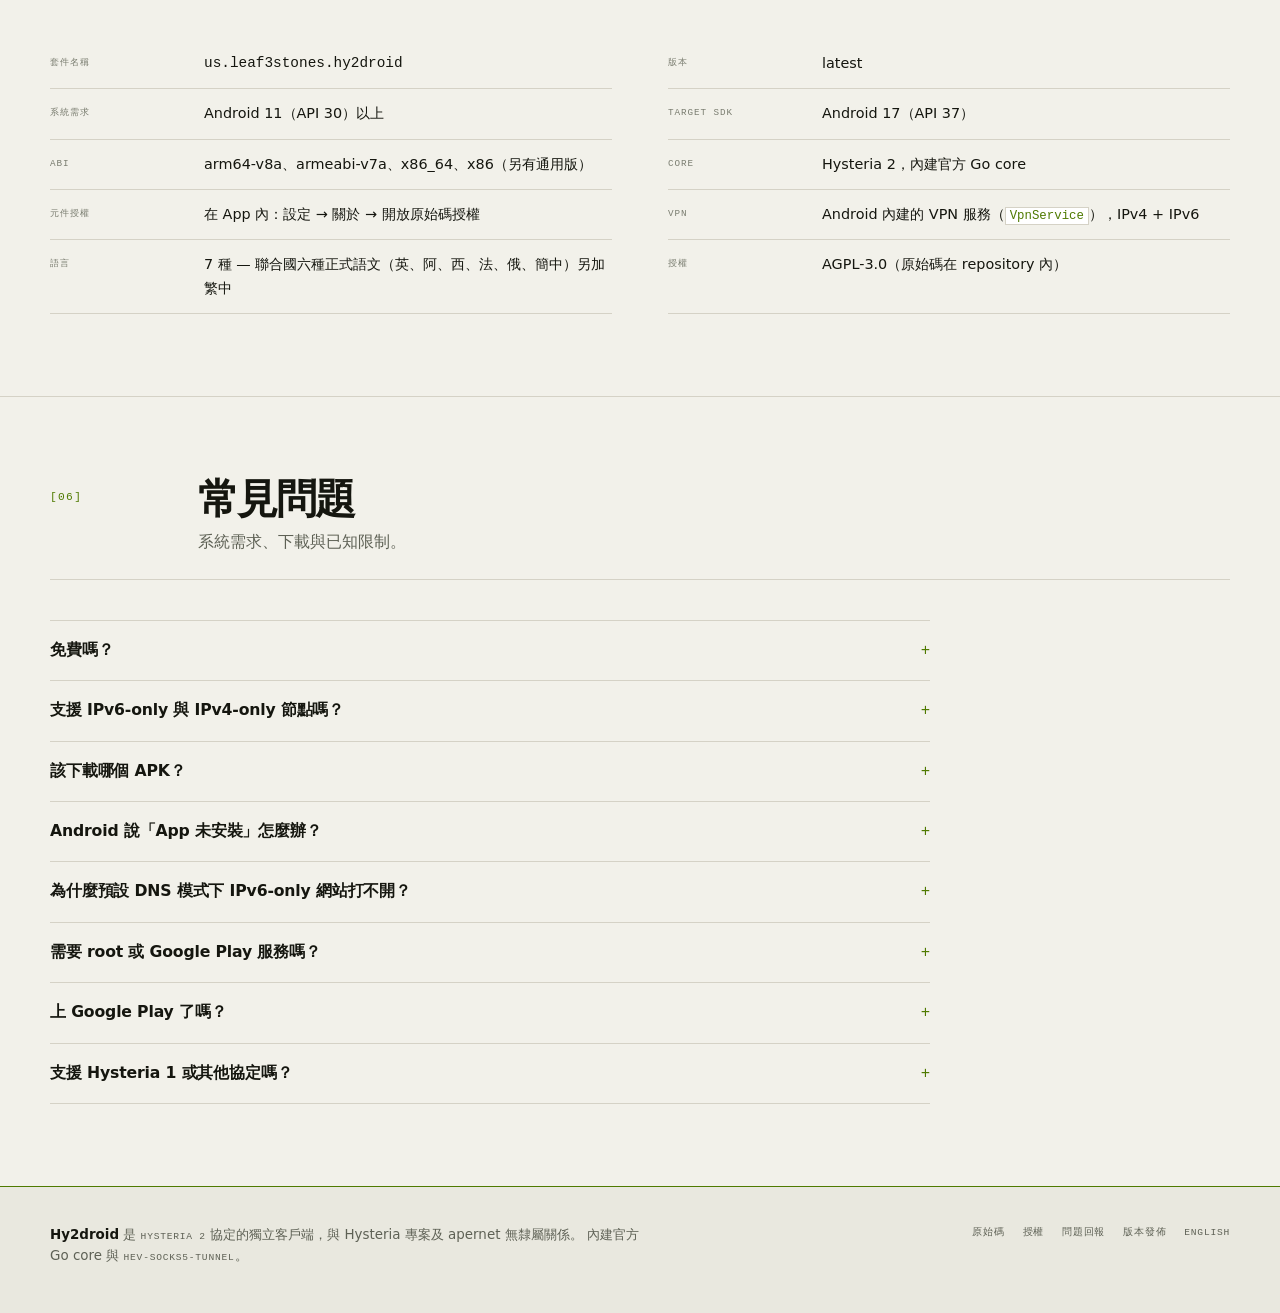
==== commit 1c2ad363: "Gate dependency licences and list them in the app app.cash.licensee 1.14.1 (published 2025-10-09) al" ====
--- a/docs/zh.html
+++ b/docs/zh.html
@@ -256,6 +256,7 @@
       <div><dt>Target SDK</dt><dd>Android 17（API 37）</dd></div>
       <div><dt>ABI</dt><dd>arm64-v8a、armeabi-v7a、x86_64、x86（另有通用版）</dd></div>
       <div><dt>Core</dt><dd>Hysteria 2，內建官方 Go core</dd></div>
+      <div><dt>元件授權</dt><dd>在 App 內：設定 → 關於 → 開放原始碼授權</dd></div>
       <div><dt>VPN</dt><dd>Android 內建的 VPN 服務（<code>VpnService</code>），IPv4 + IPv6</dd></div>
       <div><dt>語言</dt><dd>7 種 — 聯合國六種正式語文（英、阿、西、法、俄、簡中）另加繁中</dd></div>
       <div><dt>授權</dt><dd>AGPL-3.0（原始碼在 repository 內）</dd></div>
